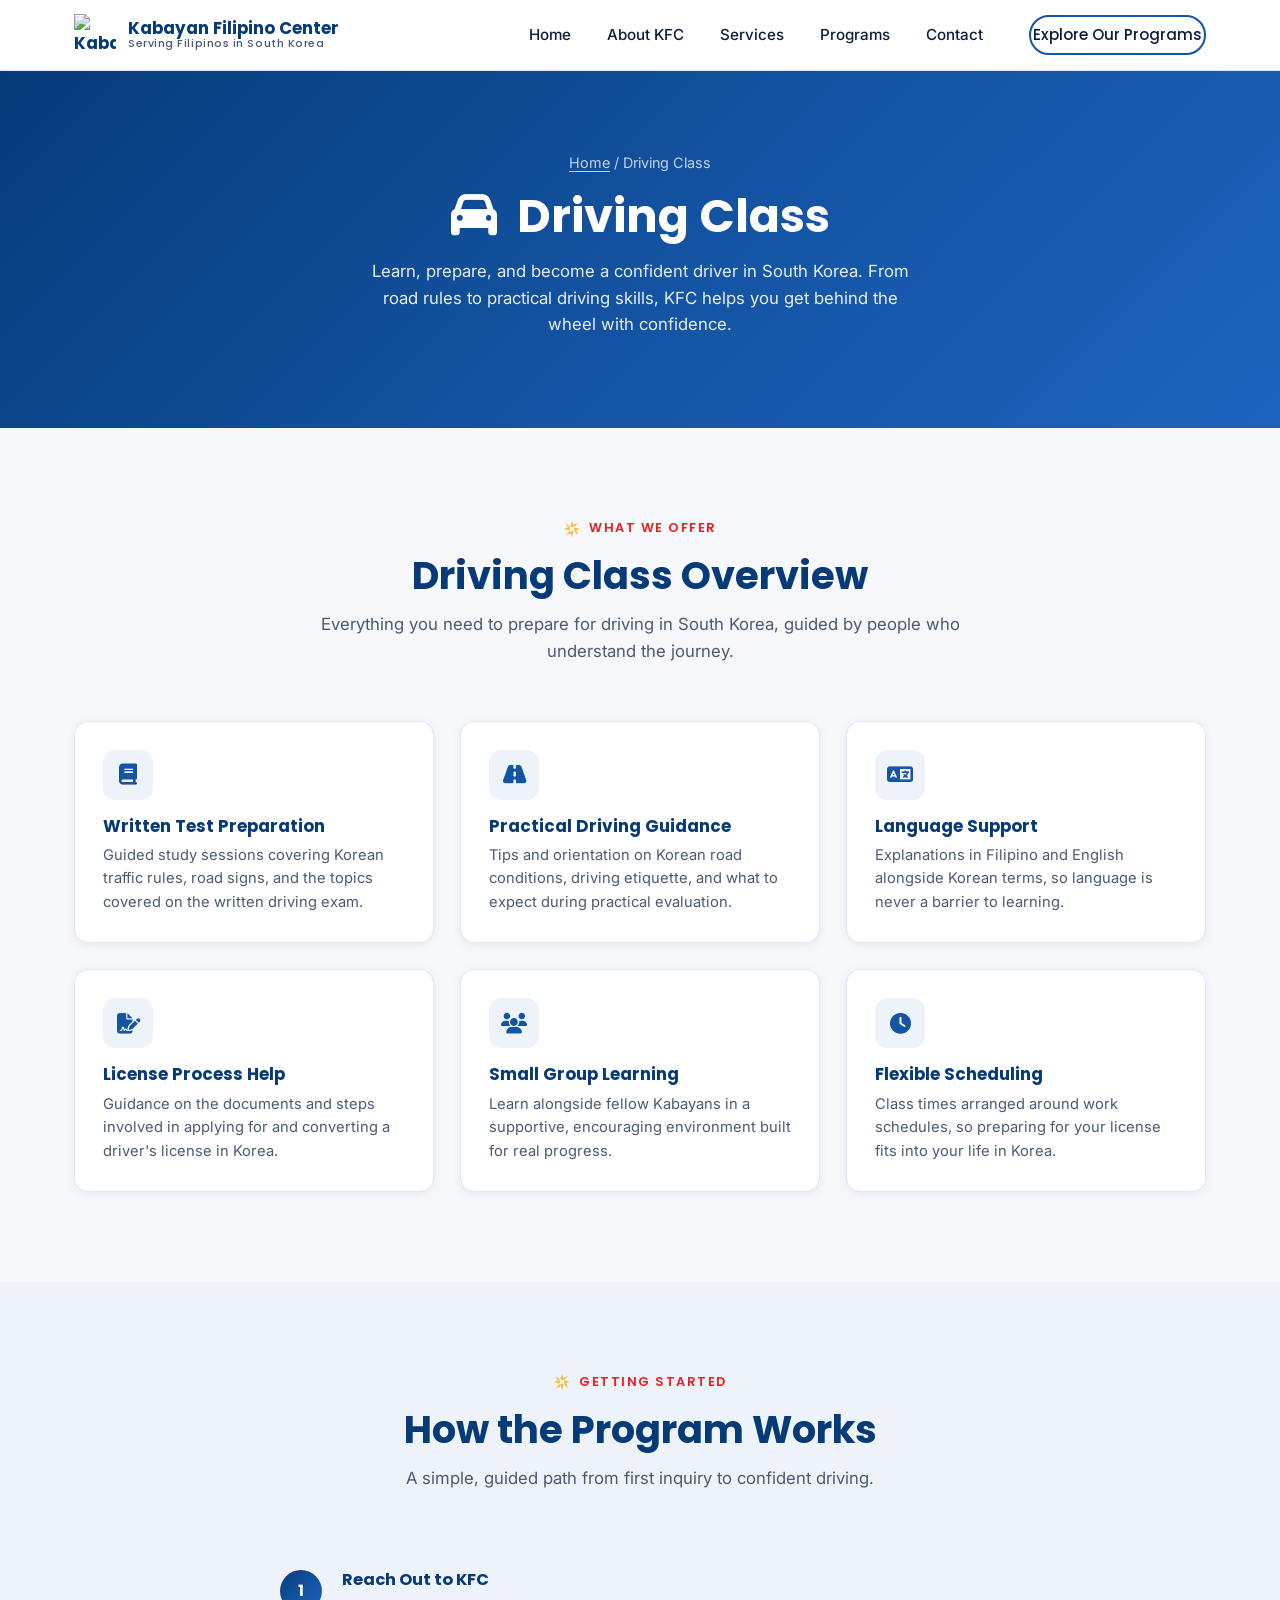
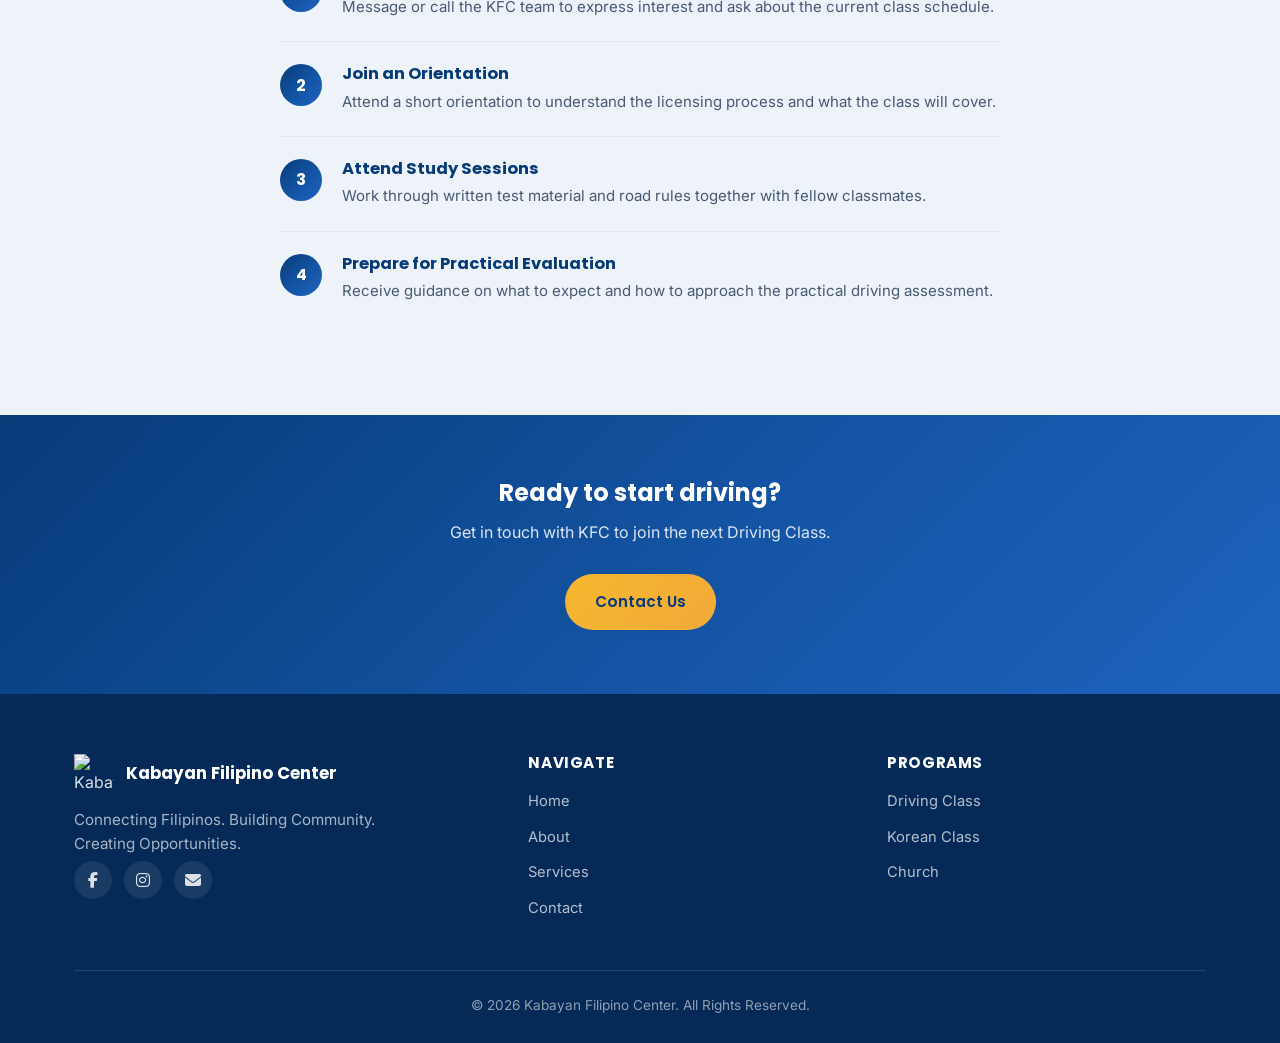
==== driving.html @ 11a4796f "Add files via upload" ====
<!DOCTYPE html>
<html lang="en">
<head>
  <meta charset="UTF-8" />
  <meta name="viewport" content="width=device-width, initial-scale=1.0" />
  <title>Driving Class | Kabayan Filipino Center</title>
  <meta name="description" content="Learn, prepare, and become a confident driver in South Korea with KFC's Driving Class program." />

  <link rel="preconnect" href="https://fonts.googleapis.com">
  <link rel="preconnect" href="https://fonts.gstatic.com" crossorigin>
  <link href="https://fonts.googleapis.com/css2?family=Poppins:wght@500;600;700;800&family=Inter:wght@400;500;600&display=swap" rel="stylesheet">
  <link rel="stylesheet" href="https://cdnjs.cloudflare.com/ajax/libs/font-awesome/6.5.1/css/all.min.css">
  <link rel="stylesheet" href="style.css" />
</head>
<body>

  <header class="navbar">
    <div class="nav-inner">
      <a href="index.html" class="nav-brand">
        <img src="images/kfc-logo.svg" alt="Kabayan Filipino Center logo" />
        <span>Kabayan Filipino Center<span class="sub">Serving Filipinos in South Korea</span></span>
      </a>

      <nav class="nav-links" id="navLinks">
        <a href="index.html">Home</a>
        <a href="index.html#about">About KFC</a>
        <a href="index.html#services">Services</a>
        <a href="index.html#programs">Programs</a>
        <a href="index.html#contact">Contact</a>
        <div class="nav-cta">
          <a href="index.html#programs" class="btn btn-dark-outline">Explore Our Programs</a>
        </div>
      </nav>

      <button class="nav-toggle" id="navToggle" aria-label="Toggle navigation menu" aria-expanded="false">
        <span></span><span></span><span></span>
      </button>
    </div>
  </header>

  <!-- =================== PAGE HERO =================== -->
  <section class="page-hero">
    <div class="container">
      <p class="crumb"><a href="index.html">Home</a> / Driving Class</p>
      <h1><i class="fa-solid fa-car"></i>&nbsp; Driving Class</h1>
      <p>Learn, prepare, and become a confident driver in South Korea. From road rules to practical driving skills, KFC helps you get behind the wheel with confidence.</p>
    </div>
  </section>

  <!-- =================== OVERVIEW =================== -->
  <section class="subpage-section">
    <div class="container">
      <div class="section-head fade-in">
        <span class="eyebrow">What We Offer</span>
        <h2>Driving Class Overview</h2>
        <p>Everything you need to prepare for driving in South Korea, guided by people who understand the journey.</p>
      </div>

      <div class="info-grid">
        <div class="info-card fade-in">
          <div class="info-icon"><i class="fa-solid fa-book"></i></div>
          <h3>Written Test Preparation</h3>
          <p>Guided study sessions covering Korean traffic rules, road signs, and the topics covered on the written driving exam.</p>
        </div>

        <div class="info-card fade-in">
          <div class="info-icon"><i class="fa-solid fa-road"></i></div>
          <h3>Practical Driving Guidance</h3>
          <p>Tips and orientation on Korean road conditions, driving etiquette, and what to expect during practical evaluation.</p>
        </div>

        <div class="info-card fade-in">
          <div class="info-icon"><i class="fa-solid fa-language"></i></div>
          <h3>Language Support</h3>
          <p>Explanations in Filipino and English alongside Korean terms, so language is never a barrier to learning.</p>
        </div>

        <div class="info-card fade-in">
          <div class="info-icon"><i class="fa-solid fa-file-signature"></i></div>
          <h3>License Process Help</h3>
          <p>Guidance on the documents and steps involved in applying for and converting a driver's license in Korea.</p>
        </div>

        <div class="info-card fade-in">
          <div class="info-icon"><i class="fa-solid fa-users"></i></div>
          <h3>Small Group Learning</h3>
          <p>Learn alongside fellow Kabayans in a supportive, encouraging environment built for real progress.</p>
        </div>

        <div class="info-card fade-in">
          <div class="info-icon"><i class="fa-solid fa-clock"></i></div>
          <h3>Flexible Scheduling</h3>
          <p>Class times arranged around work schedules, so preparing for your license fits into your life in Korea.</p>
        </div>
      </div>
    </div>
  </section>

  <!-- =================== HOW IT WORKS =================== -->
  <section class="subpage-section">
    <div class="container">
      <div class="section-head fade-in">
        <span class="eyebrow">Getting Started</span>
        <h2>How the Program Works</h2>
        <p>A simple, guided path from first inquiry to confident driving.</p>
      </div>

      <div class="steps-list">
        <div class="step-item fade-in">
          <div class="step-num">1</div>
          <div>
            <h4>Reach Out to KFC</h4>
            <p>Message or call the KFC team to express interest and ask about the current class schedule.</p>
          </div>
        </div>
        <div class="step-item fade-in">
          <div class="step-num">2</div>
          <div>
            <h4>Join an Orientation</h4>
            <p>Attend a short orientation to understand the licensing process and what the class will cover.</p>
          </div>
        </div>
        <div class="step-item fade-in">
          <div class="step-num">3</div>
          <div>
            <h4>Attend Study Sessions</h4>
            <p>Work through written test material and road rules together with fellow classmates.</p>
          </div>
        </div>
        <div class="step-item fade-in">
          <div class="step-num">4</div>
          <div>
            <h4>Prepare for Practical Evaluation</h4>
            <p>Receive guidance on what to expect and how to approach the practical driving assessment.</p>
          </div>
        </div>
      </div>
    </div>
  </section>

  <!-- =================== CTA =================== -->
  <section class="cta-band">
    <div class="container">
      <h2>Ready to start driving?</h2>
      <p>Get in touch with KFC to join the next Driving Class.</p>
      <a href="index.html#contact" class="btn btn-primary">Contact Us</a>
    </div>
  </section>

  <!-- =================== FOOTER =================== -->
  <footer class="site-footer">
    <div class="container">
      <div class="footer-top">
        <div>
          <div class="footer-brand">
            <img src="images/kfc-logo.svg" alt="Kabayan Filipino Center logo" />
            <span>Kabayan Filipino Center</span>
          </div>
          <p class="footer-tagline">Connecting Filipinos. Building Community. Creating Opportunities.</p>
          <div class="footer-social">
            <a href="#" aria-label="Facebook"><i class="fa-brands fa-facebook-f"></i></a>
            <a href="#" aria-label="Instagram"><i class="fa-brands fa-instagram"></i></a>
            <a href="mailto:kabayanfilipinocenter@gmail.com" aria-label="Email"><i class="fa-solid fa-envelope"></i></a>
          </div>
        </div>

        <div class="footer-col">
          <h4>Navigate</h4>
          <ul>
            <li><a href="index.html">Home</a></li>
            <li><a href="index.html#about">About</a></li>
            <li><a href="index.html#services">Services</a></li>
            <li><a href="index.html#contact">Contact</a></li>
          </ul>
        </div>

        <div class="footer-col">
          <h4>Programs</h4>
          <ul>
            <li><a href="driving.html">Driving Class</a></li>
            <li><a href="korean.html">Korean Class</a></li>
            <li><a href="church.html">Church</a></li>
          </ul>
        </div>
      </div>

      <div class="footer-bottom">
        &copy; 2026 Kabayan Filipino Center. All Rights Reserved.
      </div>
    </div>
  </footer>

  <script src="script.js"></script>
</body>
</html>
---- style.css ----
/* =========================================================
   KABAYAN FILIPINO CENTER — STYLESHEET
   Design tokens live at the top; every color/spacing choice
   below derives from these variables. Edit here to re-theme.
   ========================================================= */

:root {
  /* Brand colors (from KFC identity) */
  --kfc-blue: #1454A4;
  --kfc-dark-blue: #073B78;
  --kfc-red: #ED1C24;
  --kfc-white: #FFFFFF;
  --kfc-gold: #F5B82E;

  /* Supporting neutrals */
  --ink: #0B1F3A;
  --ink-soft: #4A5A72;
  --paper: #F6F8FC;
  --paper-alt: #EEF3FA;
  --border: #DEE6F2;

  /* Gradients */
  --gradient-hero: linear-gradient(135deg, #073B78 0%, #1454A4 55%, #1D63BE 100%);
  --gradient-gold: linear-gradient(135deg, #F5B82E 0%, #F2A93A 100%);

  /* Type */
  --font-display: "Poppins", "Segoe UI", sans-serif;
  --font-body: "Inter", "Segoe UI", sans-serif;

  /* Shape & motion */
  --radius-lg: 20px;
  --radius-md: 14px;
  --radius-sm: 8px;
  --shadow-sm: 0 2px 10px rgba(7, 59, 120, 0.08);
  --shadow-md: 0 10px 30px rgba(7, 59, 120, 0.12);
  --shadow-lg: 0 20px 50px rgba(7, 59, 120, 0.18);
  --ease: cubic-bezier(0.22, 1, 0.36, 1);

  --container: 1180px;
}

@media (prefers-reduced-motion: reduce) {
  *, *::before, *::after {
    animation-duration: 0.001ms !important;
    animation-iteration-count: 1 !important;
    transition-duration: 0.001ms !important;
    scroll-behavior: auto !important;
  }
}

/* ---------- Reset ---------- */
* { box-sizing: border-box; margin: 0; padding: 0; }

html { scroll-behavior: smooth; }

body {
  font-family: var(--font-body);
  color: var(--ink);
  background: var(--paper);
  line-height: 1.6;
  -webkit-font-smoothing: antialiased;
  overflow-x: hidden;
}

img { max-width: 100%; display: block; }

a { color: inherit; text-decoration: none; }

ul { list-style: none; }

h1, h2, h3, h4 {
  font-family: var(--font-display);
  color: var(--kfc-dark-blue);
  line-height: 1.2;
  font-weight: 700;
}

.container {
  width: 100%;
  max-width: var(--container);
  margin: 0 auto;
  padding: 0 24px;
}

section { padding: 96px 0; }

/* ---------- Section labels (sun-ray motif) ---------- */
.eyebrow {
  display: inline-flex;
  align-items: center;
  gap: 8px;
  font-family: var(--font-display);
  font-size: 0.8rem;
  font-weight: 600;
  letter-spacing: 0.12em;
  text-transform: uppercase;
  color: var(--kfc-red);
  margin-bottom: 14px;
}
.eyebrow::before {
  content: "";
  width: 18px;
  height: 18px;
  background: var(--sun-mark, none);
  background-image: url("data:image/svg+xml,%3Csvg xmlns='http://www.w3.org/2000/svg' viewBox='0 0 24 24'%3E%3Cg fill='%23F5B82E'%3E%3Cpolygon points='12,1 14,9 10,9'/%3E%3Cpolygon points='12,23 14,15 10,15'/%3E%3Cpolygon points='1,12 9,10 9,14'/%3E%3Cpolygon points='23,12 15,10 15,14'/%3E%3Cpolygon points='4,4 10,10 6,10'/%3E%3Cpolygon points='20,20 14,14 18,14'/%3E%3Cpolygon points='4,20 10,14 10,18'/%3E%3Cpolygon points='20,4 14,10 14,6'/%3E%3C/g%3E%3C/svg%3E");
  background-size: contain;
  background-repeat: no-repeat;
}

.section-head {
  text-align: center;
  max-width: 640px;
  margin: 0 auto 56px;
}
.section-head h2 { font-size: clamp(1.8rem, 3vw, 2.4rem); margin-bottom: 12px; }
.section-head p { color: var(--ink-soft); font-size: 1.05rem; }

/* ---------- Buttons ---------- */
.btn {
  display: inline-flex;
  align-items: center;
  justify-content: center;
  gap: 8px;
  padding: 14px 28px;
  border-radius: 999px;
  font-family: var(--font-display);
  font-weight: 600;
  font-size: 0.95rem;
  border: 2px solid transparent;
  cursor: pointer;
  transition: transform 0.25s var(--ease), box-shadow 0.25s var(--ease), background 0.25s var(--ease), color 0.25s var(--ease);
}
.btn:focus-visible { outline: 3px solid var(--kfc-gold); outline-offset: 3px; }
.btn:active { transform: translateY(1px); }

.btn-primary {
  background: var(--gradient-gold);
  color: var(--kfc-dark-blue);
  box-shadow: var(--shadow-sm);
}
.btn-primary:hover { transform: translateY(-3px); box-shadow: var(--shadow-md); }

.btn-outline {
  background: transparent;
  border-color: rgba(255,255,255,0.7);
  color: var(--kfc-white);
}
.btn-outline:hover { background: rgba(255,255,255,0.12); transform: translateY(-3px); }

.btn-dark-outline {
  background: transparent;
  border-color: var(--kfc-blue);
  color: var(--kfc-blue);
}
.btn-dark-outline:hover { background: var(--kfc-blue); color: var(--kfc-white); transform: translateY(-3px); }

/* ---------- Navigation ---------- */
.navbar {
  position: sticky;
  top: 0;
  z-index: 999;
  background: rgba(255, 255, 255, 0.92);
  backdrop-filter: blur(10px);
  border-bottom: 1px solid var(--border);
  transition: box-shadow 0.3s var(--ease);
}
.navbar.scrolled { box-shadow: var(--shadow-sm); }

.nav-inner {
  display: flex;
  align-items: center;
  justify-content: space-between;
  padding: 14px 24px;
  max-width: var(--container);
  margin: 0 auto;
}

.nav-brand {
  display: flex;
  align-items: center;
  gap: 12px;
  font-family: var(--font-display);
  font-weight: 700;
  font-size: 1.05rem;
  color: var(--kfc-dark-blue);
}
.nav-brand img { width: 42px; height: 42px; }
.nav-brand span { line-height: 1.15; }
.nav-brand .sub { display: block; font-size: 0.68rem; font-weight: 500; color: var(--ink-soft); letter-spacing: 0.05em; }

.nav-links {
  display: flex;
  align-items: center;
  gap: 32px;
}
.nav-links a {
  font-weight: 500;
  font-size: 0.95rem;
  color: var(--ink);
  position: relative;
  padding: 6px 2px;
}
.nav-links a::after {
  content: "";
  position: absolute;
  left: 0; right: 0; bottom: -2px;
  height: 2px;
  background: var(--kfc-red);
  transform: scaleX(0);
  transform-origin: left;
  transition: transform 0.25s var(--ease);
}
.nav-links a:hover::after,
.nav-links a.active::after { transform: scaleX(1); }
.nav-links a.active { color: var(--kfc-red); }

.nav-cta { margin-left: 12px; }

.nav-toggle {
  display: none;
  flex-direction: column;
  gap: 5px;
  background: none;
  border: none;
  cursor: pointer;
  padding: 8px;
}
.nav-toggle span {
  width: 26px;
  height: 3px;
  background: var(--kfc-dark-blue);
  border-radius: 3px;
  transition: transform 0.3s var(--ease), opacity 0.3s var(--ease);
}
.nav-toggle.open span:nth-child(1) { transform: translateY(8px) rotate(45deg); }
.nav-toggle.open span:nth-child(2) { opacity: 0; }
.nav-toggle.open span:nth-child(3) { transform: translateY(-8px) rotate(-45deg); }

/* ---------- Hero ---------- */
.hero {
  position: relative;
  background: var(--gradient-hero);
  color: var(--kfc-white);
  padding: 110px 0 130px;
  overflow: hidden;
  text-align: center;
}
.hero::before {
  /* sun-ray motif, faint, behind content */
  content: "";
  position: absolute;
  top: 50%;
  left: 50%;
  width: 900px;
  height: 900px;
  transform: translate(-50%, -50%);
  background-image: url("data:image/svg+xml,%3Csvg xmlns='http://www.w3.org/2000/svg' viewBox='0 0 24 24'%3E%3Cg fill='%23FFFFFF' fill-opacity='0.06'%3E%3Cpolygon points='12,1 14,9 10,9'/%3E%3Cpolygon points='12,23 14,15 10,15'/%3E%3Cpolygon points='1,12 9,10 9,14'/%3E%3Cpolygon points='23,12 15,10 15,14'/%3E%3Cpolygon points='4,4 10,10 6,10'/%3E%3Cpolygon points='20,20 14,14 18,14'/%3E%3Cpolygon points='4,20 10,14 10,18'/%3E%3Cpolygon points='20,4 14,10 14,6'/%3E%3C/g%3E%3C/svg%3E");
  background-size: contain;
  background-repeat: no-repeat;
  pointer-events: none;
  animation: spin-slow 90s linear infinite;
}
@keyframes spin-slow { to { transform: translate(-50%, -50%) rotate(360deg); } }

.hero-inner { position: relative; z-index: 1; max-width: 760px; margin: 0 auto; }

.hero-logo {
  width: 96px;
  height: 96px;
  margin: 0 auto 24px;
  filter: drop-shadow(0 8px 20px rgba(0,0,0,0.25));
}

.hero h1 {
  color: var(--kfc-white);
  font-size: clamp(2.2rem, 5vw, 3.4rem);
  margin-bottom: 10px;
  letter-spacing: -0.01em;
}
.hero .tagline {
  font-family: var(--font-display);
  font-size: clamp(1.1rem, 2vw, 1.4rem);
  color: var(--kfc-gold);
  font-weight: 600;
  margin-bottom: 18px;
}
.hero .supporting {
  font-size: 1.1rem;
  color: rgba(255,255,255,0.9);
  max-width: 560px;
  margin: 0 auto 36px;
}
.hero-buttons {
  display: flex;
  gap: 16px;
  justify-content: center;
  flex-wrap: wrap;
}

/* subtle wave divider under hero */
.hero-wave {
  position: absolute;
  bottom: -1px; left: 0; right: 0;
  line-height: 0;
}
.hero-wave svg { width: 100%; height: 70px; display: block; }

/* ---------- Services ---------- */
.services { background: var(--paper); }
.service-grid {
  display: grid;
  grid-template-columns: repeat(3, 1fr);
  gap: 28px;
}
.service-card {
  background: var(--kfc-white);
  border: 1px solid var(--border);
  border-radius: var(--radius-lg);
  padding: 32px 26px;
  box-shadow: var(--shadow-sm);
  transition: transform 0.3s var(--ease), box-shadow 0.3s var(--ease), border-color 0.3s var(--ease);
  opacity: 0;
  transform: translateY(24px);
}
.service-card.in-view { opacity: 1; transform: translateY(0); }
.service-card:hover {
  transform: translateY(-8px);
  box-shadow: var(--shadow-md);
  border-color: var(--kfc-gold);
}
.service-icon {
  width: 56px;
  height: 56px;
  border-radius: 16px;
  display: flex;
  align-items: center;
  justify-content: center;
  background: var(--gradient-hero);
  color: var(--kfc-white);
  font-size: 1.4rem;
  margin-bottom: 18px;
}
.service-card h3 { font-size: 1.15rem; margin-bottom: 10px; }
.service-card p { color: var(--ink-soft); font-size: 0.96rem; }

/* ---------- Programs (main portals) ---------- */
.programs {
  background: var(--paper-alt);
  position: relative;
}
.program-grid {
  display: grid;
  grid-template-columns: repeat(3, 1fr);
  gap: 30px;
}
.program-card {
  position: relative;
  display: flex;
  flex-direction: column;
  border-radius: var(--radius-lg);
  padding: 40px 30px;
  color: var(--kfc-white);
  overflow: hidden;
  box-shadow: var(--shadow-md);
  transition: transform 0.35s var(--ease), box-shadow 0.35s var(--ease);
  min-height: 340px;
  opacity: 0;
  transform: translateY(24px);
}
.program-card.in-view { opacity: 1; transform: translateY(0); }
.program-card:hover { transform: translateY(-10px) scale(1.015); box-shadow: var(--shadow-lg); }

.program-card.driving { background: linear-gradient(150deg, #0B3B7A 0%, #1454A4 60%, #1F6FD1 100%); }
.program-card.korean  { background: linear-gradient(150deg, #7A0F16 0%, #ED1C24 60%, #F0424A 100%); }
.program-card.church  { background: linear-gradient(150deg, #8A5E00 0%, #D89A1D 55%, #F5B82E 100%); }

.program-card::after {
  content: "";
  position: absolute;
  right: -40px; top: -40px;
  width: 180px; height: 180px;
  border-radius: 50%;
  background: rgba(255,255,255,0.08);
}

.program-icon {
  width: 68px;
  height: 68px;
  border-radius: 18px;
  background: rgba(255,255,255,0.15);
  display: flex;
  align-items: center;
  justify-content: center;
  font-size: 2rem;
  margin-bottom: 24px;
}
.program-card h3 { color: var(--kfc-white); font-size: 1.5rem; margin-bottom: 12px; }
.program-card p { color: rgba(255,255,255,0.9); margin-bottom: 28px; flex-grow: 1; }

.program-btn {
  align-self: flex-start;
  display: inline-flex;
  align-items: center;
  gap: 8px;
  padding: 12px 22px;
  border-radius: 999px;
  background: var(--kfc-white);
  color: var(--kfc-dark-blue);
  font-family: var(--font-display);
  font-weight: 600;
  font-size: 0.92rem;
  transition: transform 0.25s var(--ease), gap 0.25s var(--ease);
  position: relative;
  z-index: 1;
}
.program-card:hover .program-btn { gap: 12px; }

.program-card-link { position: absolute; inset: 0; z-index: 2; }
.program-card-link:focus-visible { outline: 3px solid var(--kfc-white); outline-offset: -4px; border-radius: var(--radius-lg); }

/* ---------- About ---------- */
.about { background: var(--kfc-white); }
.about-grid {
  display: grid;
  grid-template-columns: 1.1fr 1fr;
  gap: 60px;
  align-items: center;
}
.about-text h2 { font-size: clamp(1.8rem, 3vw, 2.3rem); margin-bottom: 18px; }
.about-text p { color: var(--ink-soft); font-size: 1.05rem; margin-bottom: 28px; }

.stat-grid {
  display: grid;
  grid-template-columns: repeat(2, 1fr);
  gap: 18px;
}
.stat-card {
  background: var(--paper);
  border: 1px solid var(--border);
  border-radius: var(--radius-md);
  padding: 22px;
  text-align: center;
  transition: transform 0.25s var(--ease), box-shadow 0.25s var(--ease);
}
.stat-card:hover { transform: translateY(-4px); box-shadow: var(--shadow-sm); }
.stat-card .stat-icon { font-size: 1.6rem; color: var(--kfc-red); margin-bottom: 10px; }
.stat-card h4 { font-size: 0.95rem; color: var(--kfc-dark-blue); }

.about-visual {
  border-radius: var(--radius-lg);
  background: var(--gradient-hero);
  min-height: 380px;
  display: flex;
  align-items: center;
  justify-content: center;
  position: relative;
  overflow: hidden;
}
.about-visual img { width: 150px; height: 150px; filter: drop-shadow(0 10px 24px rgba(0,0,0,0.3)); }
.about-visual::before {
  content: "";
  position: absolute;
  inset: 0;
  background-image: url("data:image/svg+xml,%3Csvg xmlns='http://www.w3.org/2000/svg' viewBox='0 0 24 24'%3E%3Cg fill='%23FFFFFF' fill-opacity='0.07'%3E%3Cpolygon points='12,1 14,9 10,9'/%3E%3Cpolygon points='12,23 14,15 10,15'/%3E%3Cpolygon points='1,12 9,10 9,14'/%3E%3Cpolygon points='23,12 15,10 15,14'/%3E%3C/g%3E%3C/svg%3E");
  background-size: 260px;
  background-repeat: no-repeat;
  background-position: center;
}

/* ---------- Why Choose KFC ---------- */
.why { background: var(--paper); }
.why-grid {
  display: grid;
  grid-template-columns: repeat(4, 1fr);
  gap: 24px;
}
.why-card {
  text-align: center;
  padding: 30px 20px;
  border-radius: var(--radius-md);
  background: var(--kfc-white);
  border: 1px solid var(--border);
  transition: transform 0.3s var(--ease), box-shadow 0.3s var(--ease);
}
.why-card:hover { transform: translateY(-6px); box-shadow: var(--shadow-sm); }
.why-icon {
  width: 60px; height: 60px;
  border-radius: 50%;
  margin: 0 auto 16px;
  display: flex; align-items: center; justify-content: center;
  background: var(--paper-alt);
  color: var(--kfc-blue);
  font-size: 1.5rem;
}
.why-card h4 { font-size: 1.05rem; margin-bottom: 8px; }
.why-card p { color: var(--ink-soft); font-size: 0.92rem; }

/* ---------- Contact ---------- */
.contact { background: var(--kfc-dark-blue); color: var(--kfc-white); }
.contact .section-head h2 { color: var(--kfc-white); }
.contact .section-head p { color: rgba(255,255,255,0.75); }
.contact .eyebrow { color: var(--kfc-gold); }

.contact-grid {
  display: grid;
  grid-template-columns: repeat(2, 1fr);
  gap: 24px;
}
.contact-card {
  background: rgba(255,255,255,0.06);
  border: 1px solid rgba(255,255,255,0.12);
  border-radius: var(--radius-md);
  padding: 24px;
  display: flex;
  gap: 16px;
  align-items: flex-start;
  transition: transform 0.25s var(--ease), background 0.25s var(--ease);
}
.contact-card:hover { transform: translateY(-4px); background: rgba(255,255,255,0.1); }
.contact-card .c-icon {
  width: 44px; height: 44px;
  border-radius: 12px;
  background: var(--gradient-gold);
  color: var(--kfc-dark-blue);
  display: flex; align-items: center; justify-content: center;
  flex-shrink: 0;
  font-size: 1.1rem;
}
.contact-card h4 { color: var(--kfc-white); font-size: 0.95rem; margin-bottom: 6px; }
.contact-card p, .contact-card a { color: rgba(255,255,255,0.85); font-size: 0.95rem; }
.contact-card a:hover { color: var(--kfc-gold); }
.contact-card .person { margin-bottom: 4px; }
.contact-card .person:last-child { margin-bottom: 0; }

/* ---------- Footer ---------- */
.site-footer {
  background: #052A57;
  color: rgba(255,255,255,0.85);
  padding: 60px 0 26px;
}
.footer-top {
  display: grid;
  grid-template-columns: 1.3fr 1fr 1fr;
  gap: 40px;
  padding-bottom: 40px;
  border-bottom: 1px solid rgba(255,255,255,0.12);
}
.footer-brand { display: flex; align-items: center; gap: 12px; margin-bottom: 14px; }
.footer-brand img { width: 40px; height: 40px; }
.footer-brand span { font-family: var(--font-display); font-weight: 700; color: var(--kfc-white); font-size: 1.05rem; }
.footer-tagline { font-size: 0.95rem; color: rgba(255,255,255,0.65); max-width: 320px; }

.footer-col h4 { color: var(--kfc-white); font-size: 0.95rem; margin-bottom: 16px; letter-spacing: 0.04em; text-transform: uppercase; }
.footer-col ul li { margin-bottom: 10px; }
.footer-col a { font-size: 0.92rem; color: rgba(255,255,255,0.7); transition: color 0.2s var(--ease); }
.footer-col a:hover { color: var(--kfc-gold); }

.footer-social { display: flex; gap: 12px; margin-top: 4px; }
.footer-social a {
  width: 38px; height: 38px;
  border-radius: 50%;
  background: rgba(255,255,255,0.08);
  display: flex; align-items: center; justify-content: center;
  transition: background 0.2s var(--ease), transform 0.2s var(--ease);
}
.footer-social a:hover { background: var(--kfc-gold); color: var(--kfc-dark-blue); transform: translateY(-3px); }

.footer-bottom {
  padding-top: 24px;
  text-align: center;
  font-size: 0.85rem;
  color: rgba(255,255,255,0.55);
}

/* ---------- Fade-in on scroll (generic) ---------- */
.fade-in {
  opacity: 0;
  transform: translateY(24px);
  transition: opacity 0.7s var(--ease), transform 0.7s var(--ease);
}
.fade-in.in-view { opacity: 1; transform: translateY(0); }

/* ---------- Sub-page hero (driving / korean / church) ---------- */
.page-hero {
  background: var(--gradient-hero);
  color: var(--kfc-white);
  padding: 80px 0 90px;
  text-align: center;
  position: relative;
  overflow: hidden;
}
.page-hero.theme-korean { background: linear-gradient(135deg, #7A0F16 0%, #ED1C24 55%, #F0424A 100%); }
.page-hero.theme-church { background: linear-gradient(135deg, #8A5E00 0%, #D89A1D 55%, #F5B82E 100%); }
.page-hero .crumb { font-size: 0.9rem; color: rgba(255,255,255,0.75); margin-bottom: 14px; }
.page-hero .crumb a { text-decoration: underline; text-underline-offset: 3px; }
.page-hero h1 { color: var(--kfc-white); font-size: clamp(2rem, 4.5vw, 2.9rem); margin-bottom: 14px; }
.page-hero p { max-width: 560px; margin: 0 auto; color: rgba(255,255,255,0.9); font-size: 1.05rem; }

.subpage-section { padding: 90px 0; }
.subpage-section:nth-child(even) { background: var(--paper-alt); }

.info-grid {
  display: grid;
  grid-template-columns: repeat(3, 1fr);
  gap: 26px;
}
.info-card {
  background: var(--kfc-white);
  border: 1px solid var(--border);
  border-radius: var(--radius-md);
  padding: 28px;
  box-shadow: var(--shadow-sm);
  transition: transform 0.3s var(--ease), box-shadow 0.3s var(--ease);
}
.info-card:hover { transform: translateY(-6px); box-shadow: var(--shadow-md); }
.info-card .info-icon {
  width: 50px; height: 50px;
  border-radius: 12px;
  display: flex; align-items: center; justify-content: center;
  background: var(--paper-alt);
  color: var(--kfc-blue);
  font-size: 1.3rem;
  margin-bottom: 16px;
}
.info-card h3 { font-size: 1.05rem; margin-bottom: 8px; }
.info-card p { color: var(--ink-soft); font-size: 0.92rem; }

.steps-list { max-width: 720px; margin: 0 auto; }
.step-item {
  display: flex;
  gap: 20px;
  padding: 22px 0;
  border-bottom: 1px solid var(--border);
}
.step-item:last-child { border-bottom: none; }
.step-num {
  flex-shrink: 0;
  width: 42px; height: 42px;
  border-radius: 50%;
  background: var(--gradient-hero);
  color: var(--kfc-white);
  font-family: var(--font-display);
  font-weight: 700;
  display: flex; align-items: center; justify-content: center;
}
.step-item h4 { margin-bottom: 6px; font-size: 1.02rem; }
.step-item p { color: var(--ink-soft); font-size: 0.94rem; }

.cta-band {
  background: var(--gradient-hero);
  color: var(--kfc-white);
  text-align: center;
  padding: 64px 0;
}
.cta-band h2 { color: var(--kfc-white); margin-bottom: 12px; }
.cta-band p { color: rgba(255,255,255,0.85); margin-bottom: 28px; }

.schedule-table {
  width: 100%;
  border-collapse: collapse;
  background: var(--kfc-white);
  border-radius: var(--radius-md);
  overflow: hidden;
  box-shadow: var(--shadow-sm);
}
.schedule-table th, .schedule-table td {
  padding: 16px 20px;
  text-align: left;
  border-bottom: 1px solid var(--border);
  font-size: 0.95rem;
}
.schedule-table th {
  background: var(--paper-alt);
  font-family: var(--font-display);
  color: var(--kfc-dark-blue);
  font-size: 0.85rem;
  text-transform: uppercase;
  letter-spacing: 0.04em;
}
.schedule-table tr:last-child td { border-bottom: none; }

.back-home {
  display: inline-flex;
  align-items: center;
  gap: 8px;
  margin-top: 10px;
  font-weight: 600;
  color: var(--kfc-blue);
}
.back-home:hover { text-decoration: underline; }

/* =========================================================
   RESPONSIVE
   ========================================================= */
@media (max-width: 1024px) {
  .service-grid { grid-template-columns: repeat(2, 1fr); }
  .program-grid { grid-template-columns: repeat(2, 1fr); }
  .why-grid { grid-template-columns: repeat(2, 1fr); }
  .about-grid { grid-template-columns: 1fr; }
  .about-visual { min-height: 280px; order: -1; }
  .info-grid { grid-template-columns: repeat(2, 1fr); }
  .footer-top { grid-template-columns: 1fr 1fr; }
}

@media (max-width: 860px) {
  .nav-links {
    position: fixed;
    top: 72px;
    left: 0; right: 0;
    background: var(--kfc-white);
    flex-direction: column;
    align-items: flex-start;
    gap: 0;
    padding: 10px 24px 20px;
    box-shadow: var(--shadow-md);
    transform: translateY(-130%);
    opacity: 0;
    transition: transform 0.3s var(--ease), opacity 0.3s var(--ease);
    pointer-events: none;
  }
  .nav-links.open { transform: translateY(0); opacity: 1; pointer-events: auto; }
  .nav-links a { width: 100%; padding: 14px 0; border-bottom: 1px solid var(--border); }
  .nav-links a::after { display: none; }
  .nav-cta { margin: 14px 0 4px; width: 100%; }
  .nav-cta .btn { width: 100%; }
  .nav-toggle { display: flex; }
  .contact-grid { grid-template-columns: 1fr; }
}

@media (max-width: 640px) {
  section { padding: 64px 0; }
  .service-grid { grid-template-columns: 1fr; }
  .program-grid { grid-template-columns: 1fr; }
  .why-grid { grid-template-columns: 1fr; }
  .stat-grid { grid-template-columns: 1fr 1fr; }
  .info-grid { grid-template-columns: 1fr; }
  .footer-top { grid-template-columns: 1fr; gap: 30px; }
  .hero { padding: 90px 0 100px; }
  .hero-buttons { flex-direction: column; align-items: stretch; }
  .hero-buttons .btn { width: 100%; }
  .page-hero { padding: 64px 0 70px; }
  .schedule-table { display: block; overflow-x: auto; }
}
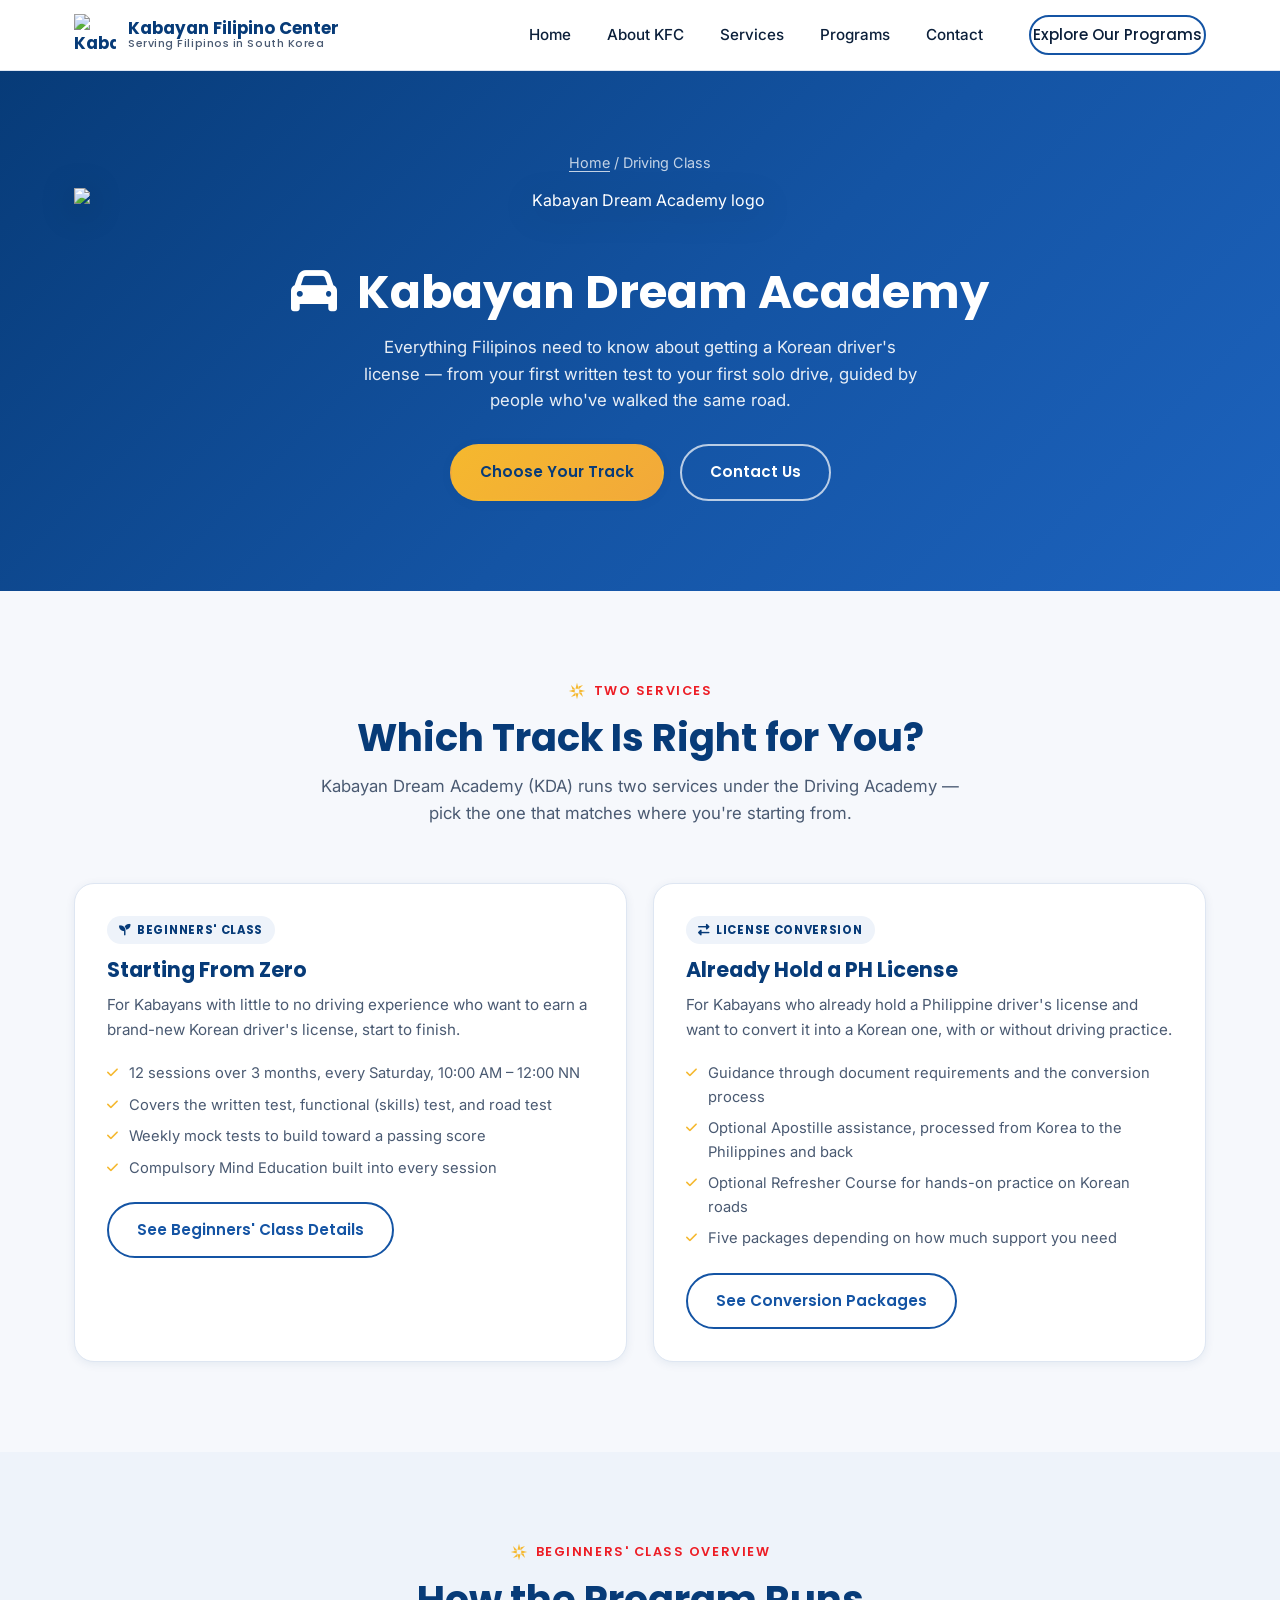
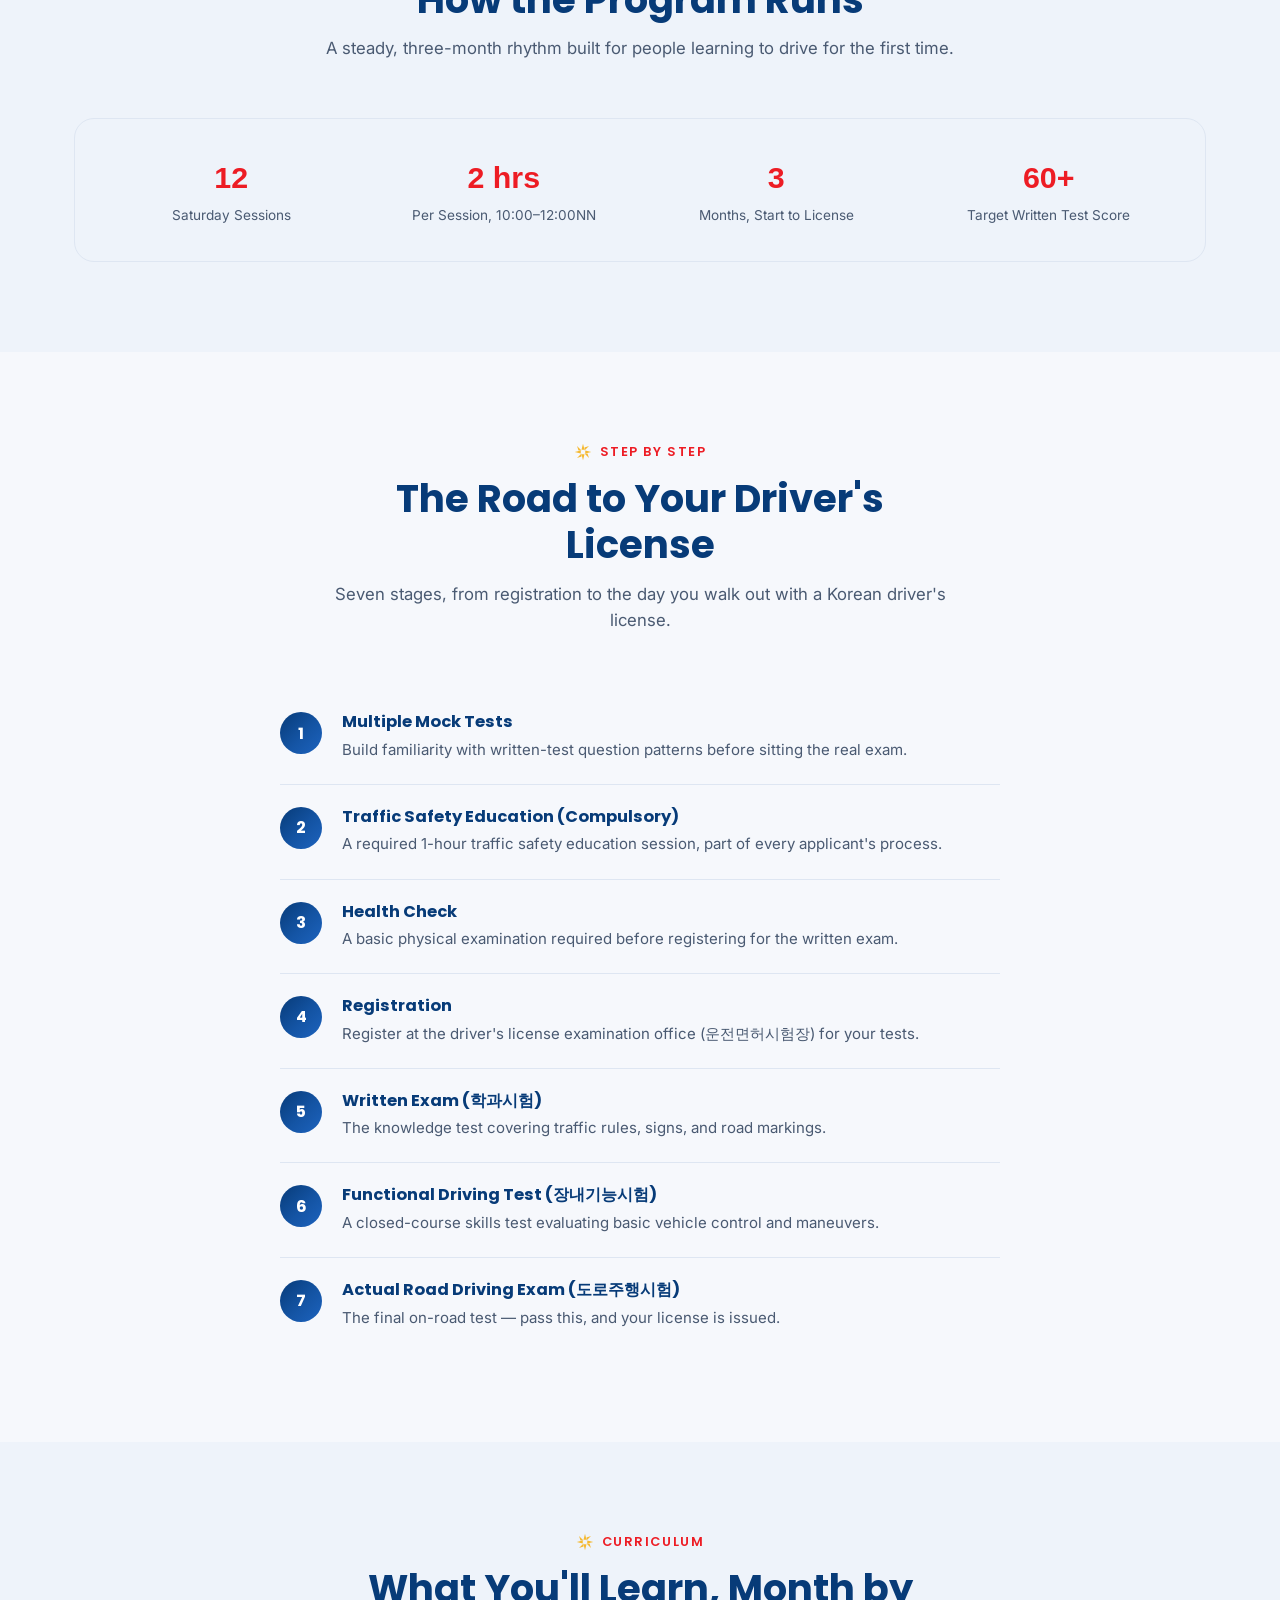
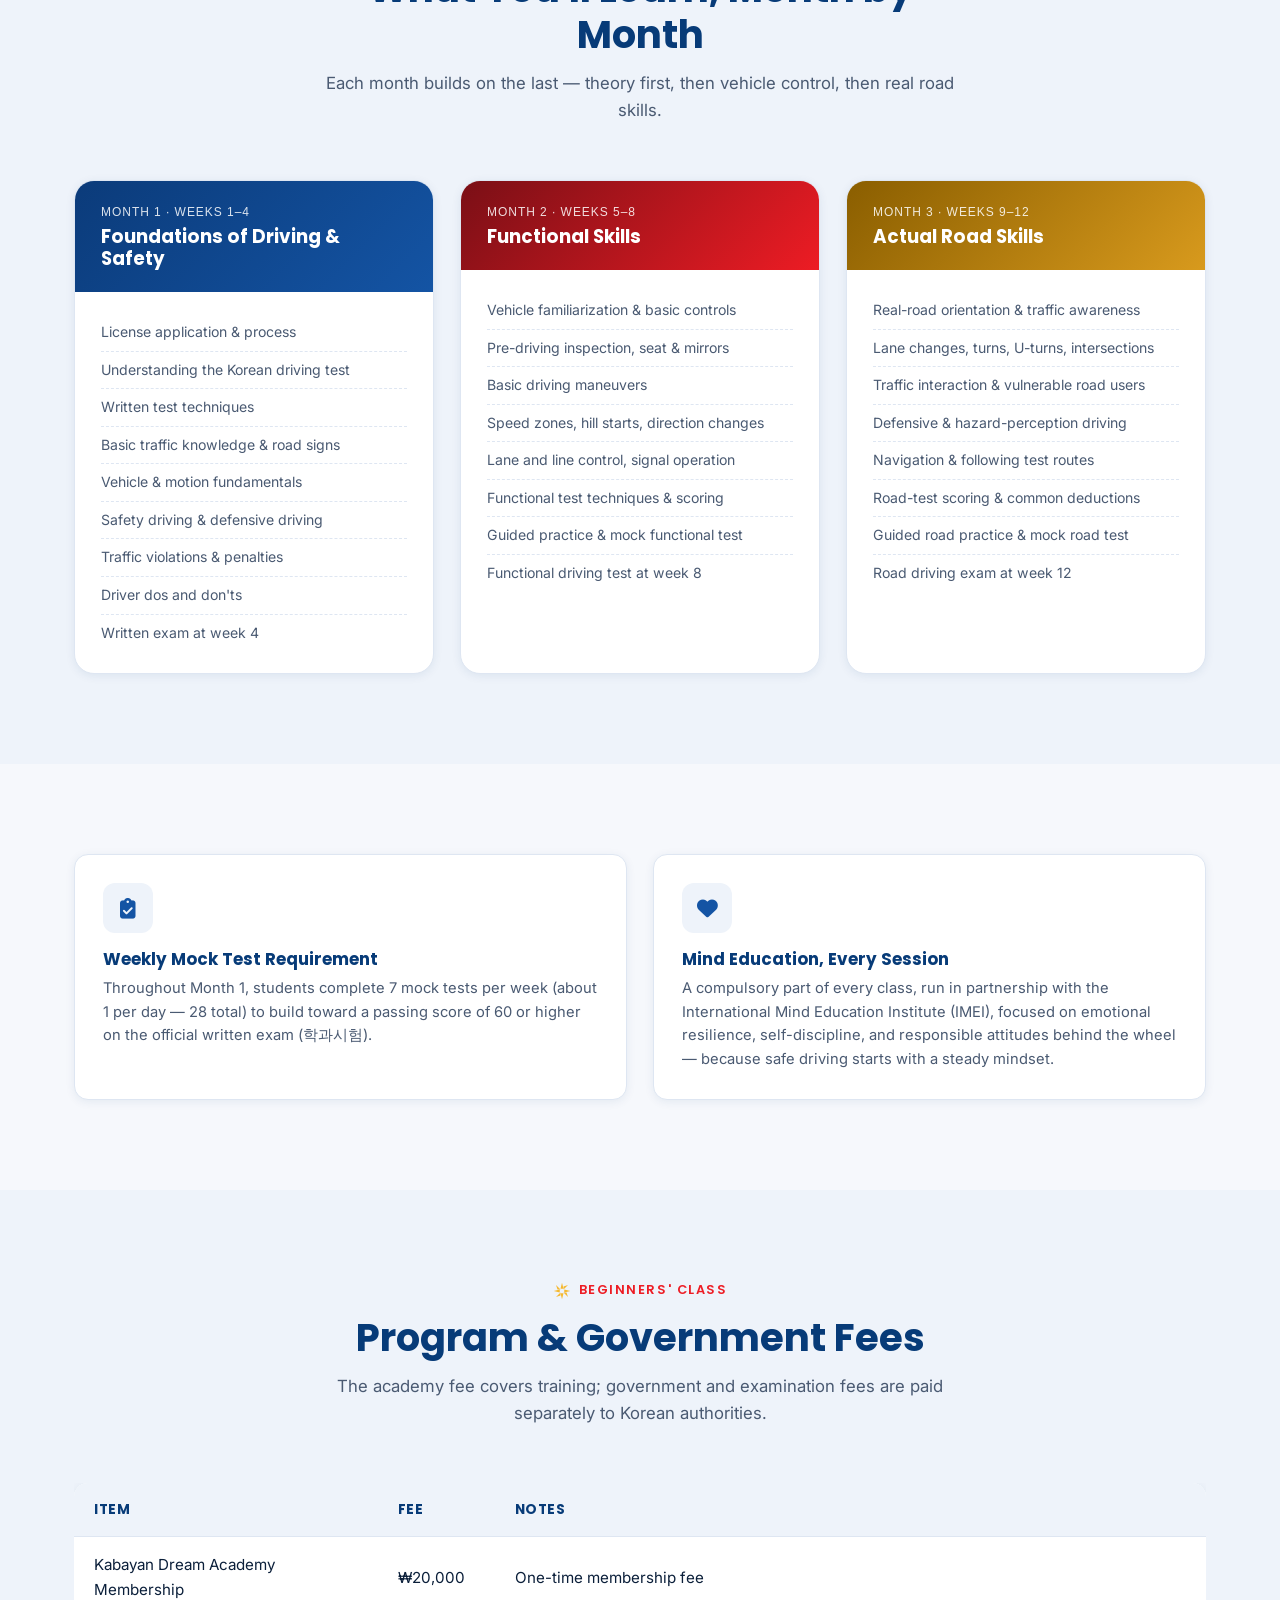
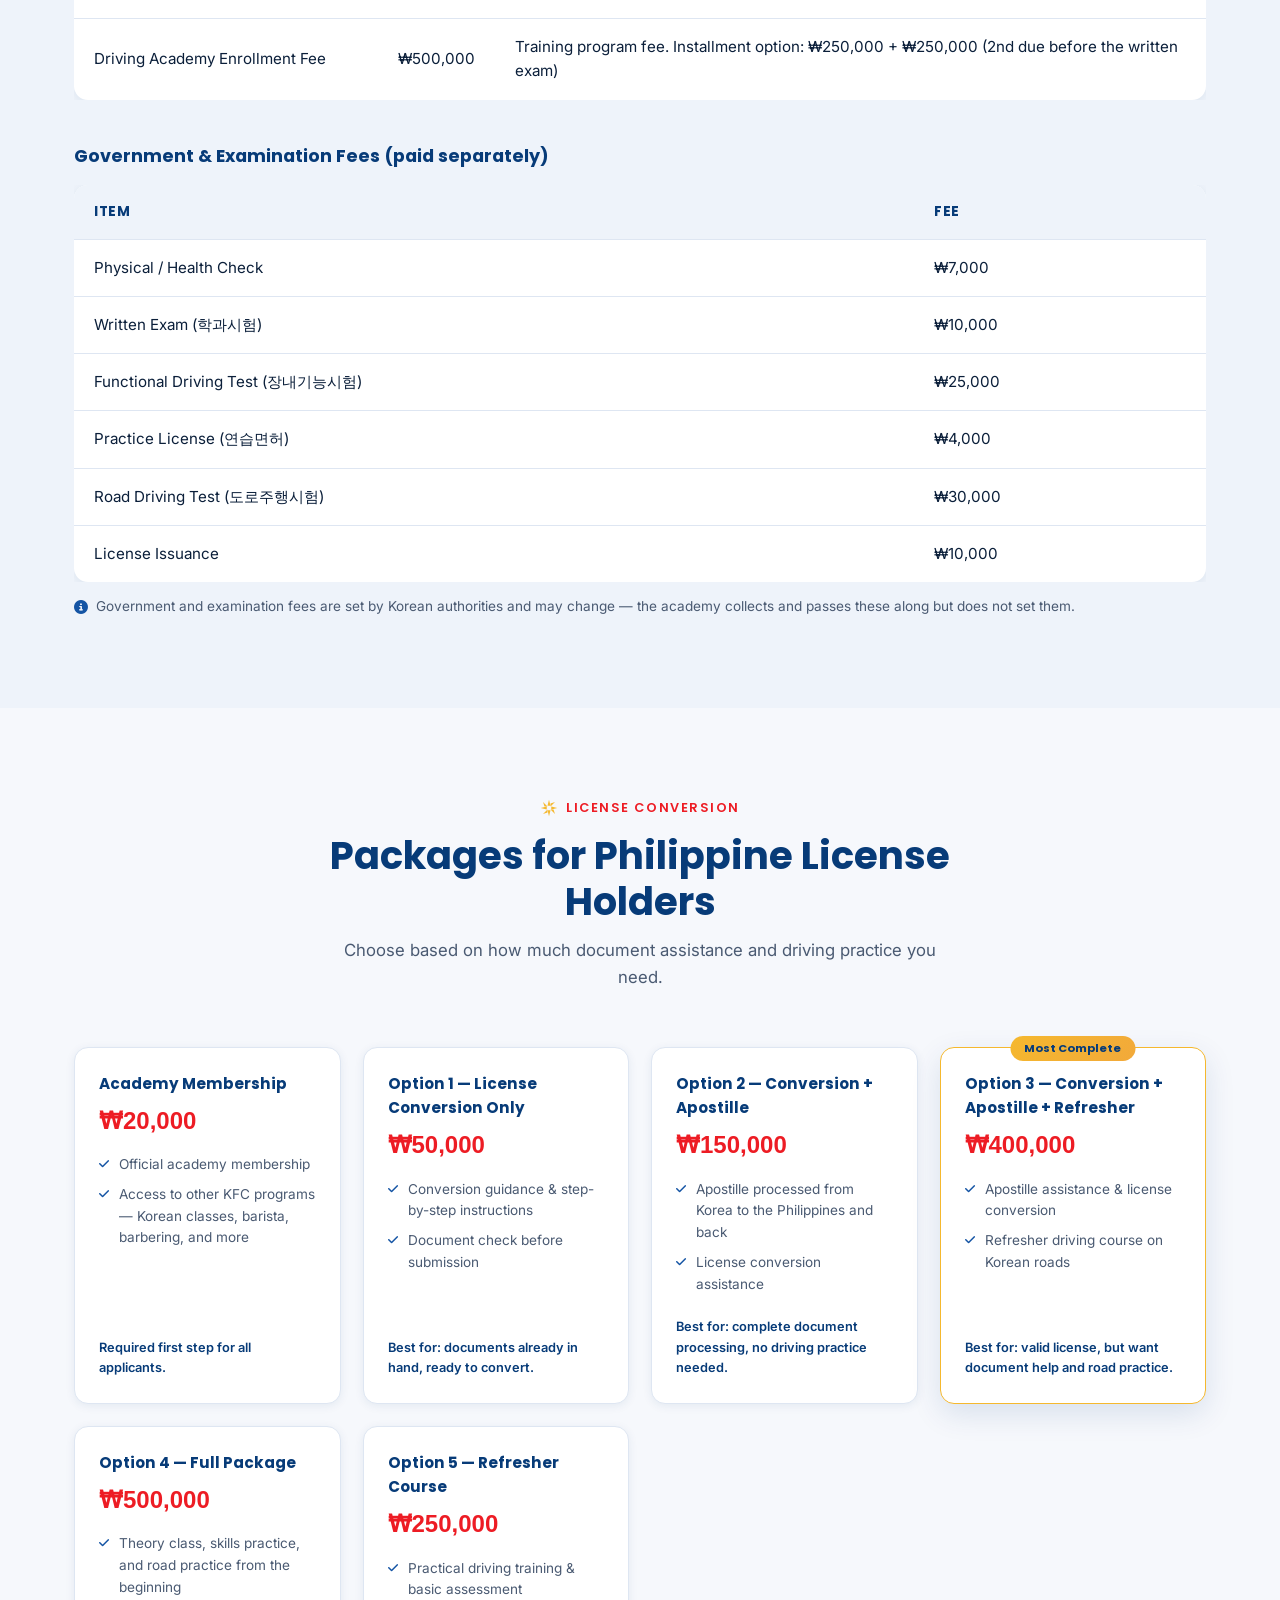
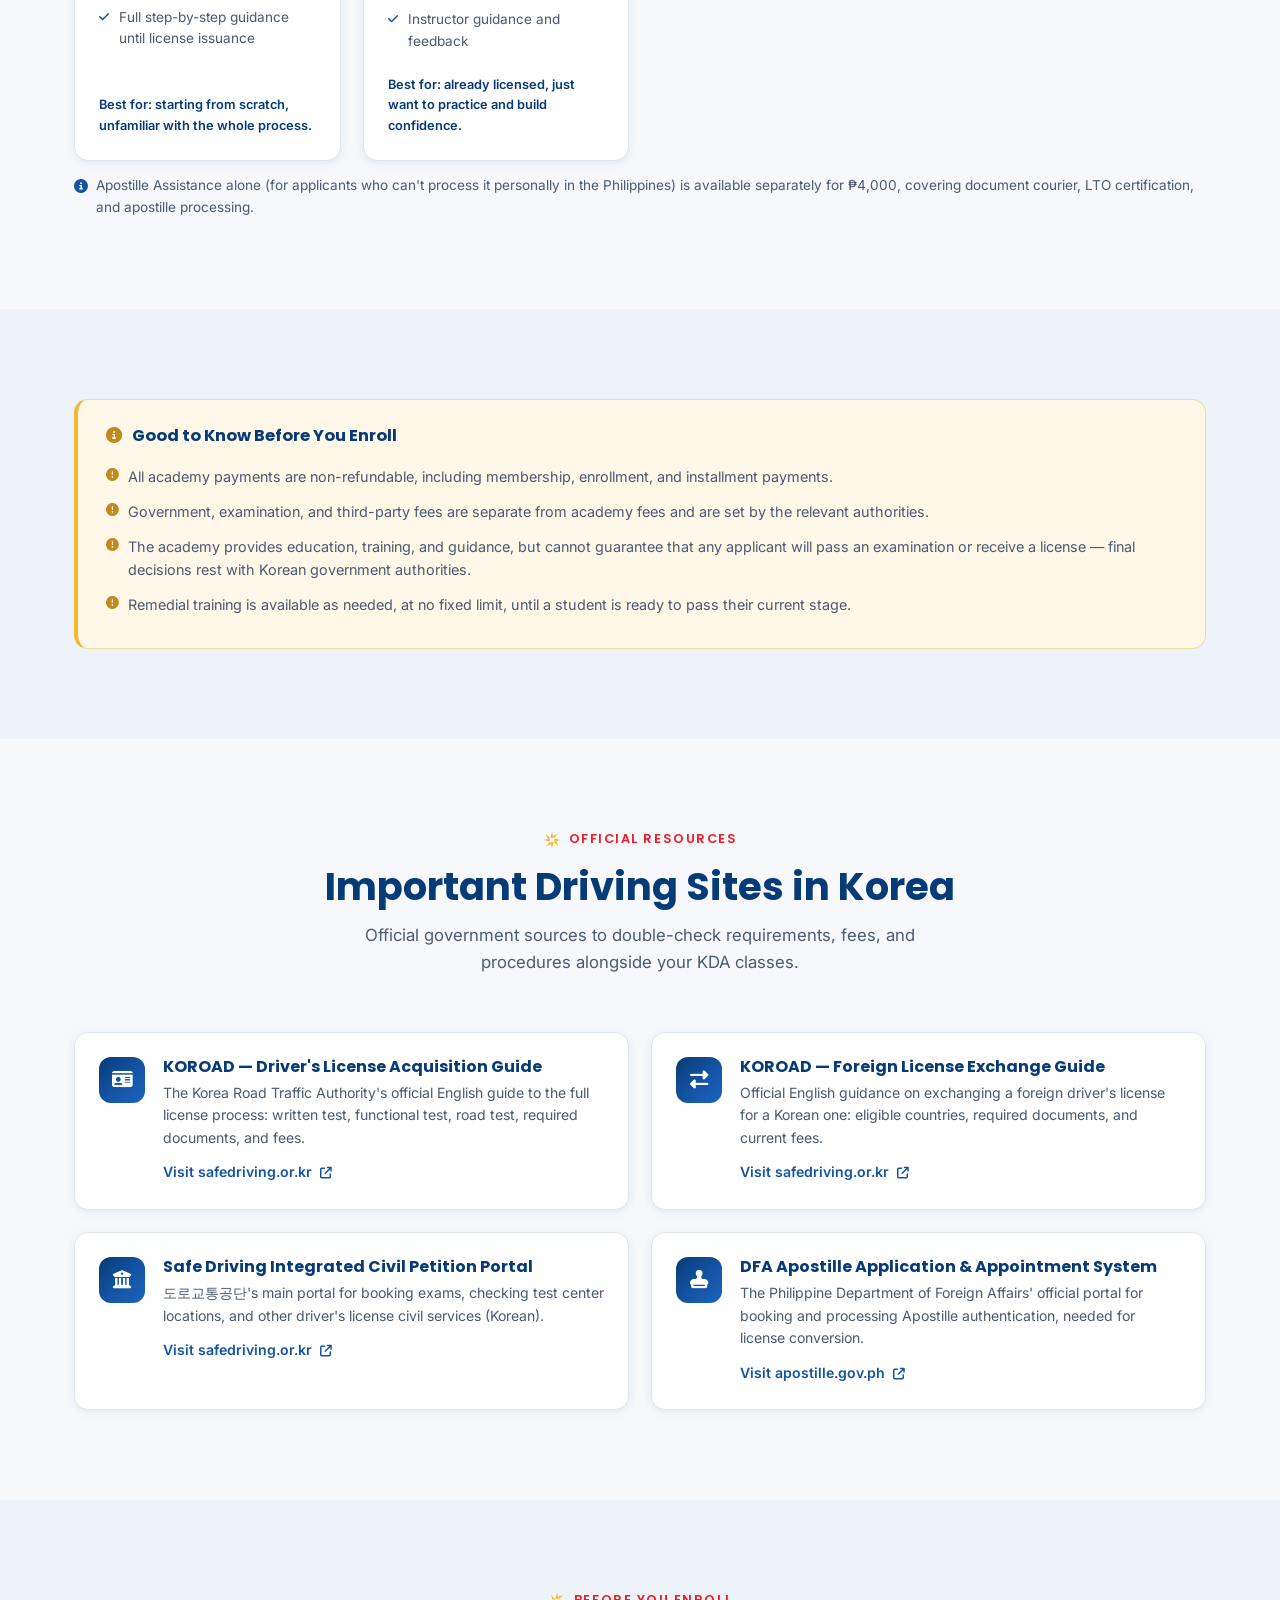
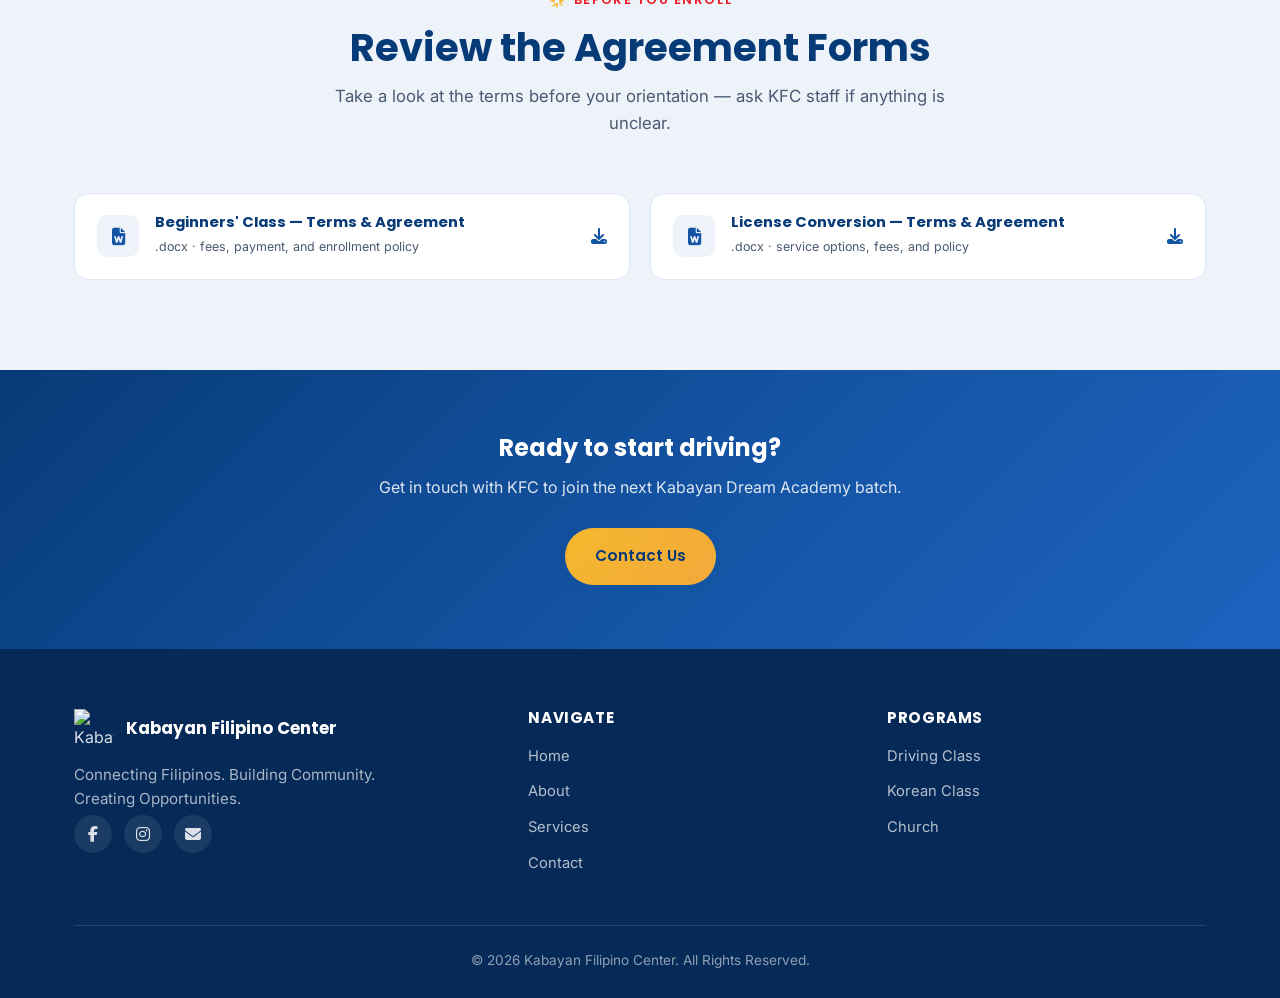
==== commit 8e30536e: "Add files via upload" ====
--- a/driving.html
+++ b/driving.html
@@ -3,8 +3,8 @@
 <head>
   <meta charset="UTF-8" />
   <meta name="viewport" content="width=device-width, initial-scale=1.0" />
-  <title>Driving Class | Kabayan Filipino Center</title>
-  <meta name="description" content="Learn, prepare, and become a confident driver in South Korea with KFC's Driving Class program." />
+  <title>Kabayan Dream Academy — Driving Program | Kabayan Filipino Center</title>
+  <meta name="description" content="Kabayan Dream Academy (KDA): KFC's driving program for Filipinos in South Korea. Beginner's license training and foreign license conversion, taught in Filipino-friendly classes." />
 
   <link rel="preconnect" href="https://fonts.googleapis.com">
   <link rel="preconnect" href="https://fonts.gstatic.com" crossorigin>
@@ -42,98 +42,445 @@
   <section class="page-hero">
     <div class="container">
       <p class="crumb"><a href="index.html">Home</a> / Driving Class</p>
-      <h1><i class="fa-solid fa-car"></i>&nbsp; Driving Class</h1>
-      <p>Learn, prepare, and become a confident driver in South Korea. From road rules to practical driving skills, KFC helps you get behind the wheel with confidence.</p>
-    </div>
-  </section>
-
-  <!-- =================== OVERVIEW =================== -->
-  <section class="subpage-section">
-    <div class="container">
-      <div class="section-head fade-in">
-        <span class="eyebrow">What We Offer</span>
-        <h2>Driving Class Overview</h2>
-        <p>Everything you need to prepare for driving in South Korea, guided by people who understand the journey.</p>
-      </div>
-
-      <div class="info-grid">
+      <img src="images/kda-logo.svg" alt="Kabayan Dream Academy logo" class="kda-badge" />
+      <h1><i class="fa-solid fa-car"></i>&nbsp; Kabayan Dream Academy</h1>
+      <p>Everything Filipinos need to know about getting a Korean driver's license — from your first written test to your first solo drive, guided by people who've walked the same road.</p>
+      <div class="hero-buttons" style="margin-top: 30px;">
+        <a href="#tracks" class="btn btn-primary">Choose Your Track</a>
+        <a href="index.html#contact" class="btn btn-outline">Contact Us</a>
+      </div>
+    </div>
+  </section>
+
+  <!-- =================== TWO TRACKS =================== -->
+  <section class="subpage-section" id="tracks">
+    <div class="container">
+      <div class="section-head fade-in">
+        <span class="eyebrow">Two Services</span>
+        <h2>Which Track Is Right for You?</h2>
+        <p>Kabayan Dream Academy (KDA) runs two services under the Driving Academy — pick the one that matches where you're starting from.</p>
+      </div>
+
+      <div class="track-grid">
+        <div class="track-card fade-in" id="beginners">
+          <span class="track-tag"><i class="fa-solid fa-seedling"></i>&nbsp; Beginners' Class</span>
+          <h3>Starting From Zero</h3>
+          <p>For Kabayans with little to no driving experience who want to earn a brand-new Korean driver's license, start to finish.</p>
+          <ul>
+            <li>12 sessions over 3 months, every Saturday, 10:00 AM – 12:00 NN</li>
+            <li>Covers the written test, functional (skills) test, and road test</li>
+            <li>Weekly mock tests to build toward a passing score</li>
+            <li>Compulsory Mind Education built into every session</li>
+          </ul>
+          <a href="#beginners-fees" class="btn btn-dark-outline">See Beginners' Class Details</a>
+        </div>
+
+        <div class="track-card fade-in" id="conversion">
+          <span class="track-tag"><i class="fa-solid fa-right-left"></i>&nbsp; License Conversion</span>
+          <h3>Already Hold a PH License</h3>
+          <p>For Kabayans who already hold a Philippine driver's license and want to convert it into a Korean one, with or without driving practice.</p>
+          <ul>
+            <li>Guidance through document requirements and the conversion process</li>
+            <li>Optional Apostille assistance, processed from Korea to the Philippines and back</li>
+            <li>Optional Refresher Course for hands-on practice on Korean roads</li>
+            <li>Five packages depending on how much support you need</li>
+          </ul>
+          <a href="#conversion-packages" class="btn btn-dark-outline">See Conversion Packages</a>
+        </div>
+      </div>
+    </div>
+  </section>
+
+  <!-- =================== PROGRAM FACTS ("Beginners overview") =================== -->
+  <section class="subpage-section">
+    <div class="container">
+      <div class="section-head fade-in">
+        <span class="eyebrow">Beginners' Class Overview</span>
+        <h2>How the Program Runs</h2>
+        <p>A steady, three-month rhythm built for people learning to drive for the first time.</p>
+      </div>
+
+      <div class="highlight-band fade-in">
+        <div>
+          <div class="stat-num">12</div>
+          <div class="stat-label">Saturday Sessions</div>
+        </div>
+        <div>
+          <div class="stat-num">2 hrs</div>
+          <div class="stat-label">Per Session, 10:00–12:00NN</div>
+        </div>
+        <div>
+          <div class="stat-num">3</div>
+          <div class="stat-label">Months, Start to License</div>
+        </div>
+        <div>
+          <div class="stat-num">60+</div>
+          <div class="stat-label">Target Written Test Score</div>
+        </div>
+      </div>
+    </div>
+  </section>
+
+  <!-- =================== ROAD TO LICENSE =================== -->
+  <section class="subpage-section">
+    <div class="container">
+      <div class="section-head fade-in">
+        <span class="eyebrow">Step by Step</span>
+        <h2>The Road to Your Driver's License</h2>
+        <p>Seven stages, from registration to the day you walk out with a Korean driver's license.</p>
+      </div>
+
+      <div class="steps-list">
+        <div class="step-item fade-in">
+          <div class="step-num">1</div>
+          <div>
+            <h4>Multiple Mock Tests</h4>
+            <p>Build familiarity with written-test question patterns before sitting the real exam.</p>
+          </div>
+        </div>
+        <div class="step-item fade-in">
+          <div class="step-num">2</div>
+          <div>
+            <h4>Traffic Safety Education (Compulsory)</h4>
+            <p>A required 1-hour traffic safety education session, part of every applicant's process.</p>
+          </div>
+        </div>
+        <div class="step-item fade-in">
+          <div class="step-num">3</div>
+          <div>
+            <h4>Health Check</h4>
+            <p>A basic physical examination required before registering for the written exam.</p>
+          </div>
+        </div>
+        <div class="step-item fade-in">
+          <div class="step-num">4</div>
+          <div>
+            <h4>Registration</h4>
+            <p>Register at the driver's license examination office (운전면허시험장) for your tests.</p>
+          </div>
+        </div>
+        <div class="step-item fade-in">
+          <div class="step-num">5</div>
+          <div>
+            <h4>Written Exam (학과시험)</h4>
+            <p>The knowledge test covering traffic rules, signs, and road markings.</p>
+          </div>
+        </div>
+        <div class="step-item fade-in">
+          <div class="step-num">6</div>
+          <div>
+            <h4>Functional Driving Test (장내기능시험)</h4>
+            <p>A closed-course skills test evaluating basic vehicle control and maneuvers.</p>
+          </div>
+        </div>
+        <div class="step-item fade-in">
+          <div class="step-num">7</div>
+          <div>
+            <h4>Actual Road Driving Exam (도로주행시험)</h4>
+            <p>The final on-road test — pass this, and your license is issued.</p>
+          </div>
+        </div>
+      </div>
+    </div>
+  </section>
+
+  <!-- =================== CURRICULUM BY MONTH =================== -->
+  <section class="subpage-section">
+    <div class="container">
+      <div class="section-head fade-in">
+        <span class="eyebrow">Curriculum</span>
+        <h2>What You'll Learn, Month by Month</h2>
+        <p>Each month builds on the last — theory first, then vehicle control, then real road skills.</p>
+      </div>
+
+      <div class="month-grid">
+        <div class="month-card fade-in">
+          <div class="month-card-head">
+            <div class="month-label">Month 1 &middot; Weeks 1–4</div>
+            <h3>Foundations of Driving &amp; Safety</h3>
+          </div>
+          <div class="month-card-body">
+            <ul>
+              <li>License application &amp; process</li>
+              <li>Understanding the Korean driving test</li>
+              <li>Written test techniques</li>
+              <li>Basic traffic knowledge &amp; road signs</li>
+              <li>Vehicle &amp; motion fundamentals</li>
+              <li>Safety driving &amp; defensive driving</li>
+              <li>Traffic violations &amp; penalties</li>
+              <li>Driver dos and don'ts</li>
+              <li>Written exam at week 4</li>
+            </ul>
+          </div>
+        </div>
+
+        <div class="month-card fade-in">
+          <div class="month-card-head">
+            <div class="month-label">Month 2 &middot; Weeks 5–8</div>
+            <h3>Functional Skills</h3>
+          </div>
+          <div class="month-card-body">
+            <ul>
+              <li>Vehicle familiarization &amp; basic controls</li>
+              <li>Pre-driving inspection, seat &amp; mirrors</li>
+              <li>Basic driving maneuvers</li>
+              <li>Speed zones, hill starts, direction changes</li>
+              <li>Lane and line control, signal operation</li>
+              <li>Functional test techniques &amp; scoring</li>
+              <li>Guided practice &amp; mock functional test</li>
+              <li>Functional driving test at week 8</li>
+            </ul>
+          </div>
+        </div>
+
+        <div class="month-card fade-in">
+          <div class="month-card-head">
+            <div class="month-label">Month 3 &middot; Weeks 9–12</div>
+            <h3>Actual Road Skills</h3>
+          </div>
+          <div class="month-card-body">
+            <ul>
+              <li>Real-road orientation &amp; traffic awareness</li>
+              <li>Lane changes, turns, U-turns, intersections</li>
+              <li>Traffic interaction &amp; vulnerable road users</li>
+              <li>Defensive &amp; hazard-perception driving</li>
+              <li>Navigation &amp; following test routes</li>
+              <li>Road-test scoring &amp; common deductions</li>
+              <li>Guided road practice &amp; mock road test</li>
+              <li>Road driving exam at week 12</li>
+            </ul>
+          </div>
+        </div>
+      </div>
+    </div>
+  </section>
+
+  <!-- =================== MOCK TEST + MIND EDUCATION =================== -->
+  <section class="subpage-section">
+    <div class="container">
+      <div class="info-grid" style="grid-template-columns: 1fr 1fr;">
         <div class="info-card fade-in">
-          <div class="info-icon"><i class="fa-solid fa-book"></i></div>
-          <h3>Written Test Preparation</h3>
-          <p>Guided study sessions covering Korean traffic rules, road signs, and the topics covered on the written driving exam.</p>
+          <div class="info-icon"><i class="fa-solid fa-clipboard-check"></i></div>
+          <h3>Weekly Mock Test Requirement</h3>
+          <p>Throughout Month 1, students complete 7 mock tests per week (about 1 per day — 28 total) to build toward a passing score of 60 or higher on the official written exam (학과시험).</p>
         </div>
 
         <div class="info-card fade-in">
-          <div class="info-icon"><i class="fa-solid fa-road"></i></div>
-          <h3>Practical Driving Guidance</h3>
-          <p>Tips and orientation on Korean road conditions, driving etiquette, and what to expect during practical evaluation.</p>
-        </div>
-
-        <div class="info-card fade-in">
-          <div class="info-icon"><i class="fa-solid fa-language"></i></div>
-          <h3>Language Support</h3>
-          <p>Explanations in Filipino and English alongside Korean terms, so language is never a barrier to learning.</p>
-        </div>
-
-        <div class="info-card fade-in">
-          <div class="info-icon"><i class="fa-solid fa-file-signature"></i></div>
-          <h3>License Process Help</h3>
-          <p>Guidance on the documents and steps involved in applying for and converting a driver's license in Korea.</p>
-        </div>
-
-        <div class="info-card fade-in">
-          <div class="info-icon"><i class="fa-solid fa-users"></i></div>
-          <h3>Small Group Learning</h3>
-          <p>Learn alongside fellow Kabayans in a supportive, encouraging environment built for real progress.</p>
-        </div>
-
-        <div class="info-card fade-in">
-          <div class="info-icon"><i class="fa-solid fa-clock"></i></div>
-          <h3>Flexible Scheduling</h3>
-          <p>Class times arranged around work schedules, so preparing for your license fits into your life in Korea.</p>
-        </div>
-      </div>
-    </div>
-  </section>
-
-  <!-- =================== HOW IT WORKS =================== -->
-  <section class="subpage-section">
-    <div class="container">
-      <div class="section-head fade-in">
-        <span class="eyebrow">Getting Started</span>
-        <h2>How the Program Works</h2>
-        <p>A simple, guided path from first inquiry to confident driving.</p>
-      </div>
-
-      <div class="steps-list">
-        <div class="step-item fade-in">
-          <div class="step-num">1</div>
-          <div>
-            <h4>Reach Out to KFC</h4>
-            <p>Message or call the KFC team to express interest and ask about the current class schedule.</p>
-          </div>
-        </div>
-        <div class="step-item fade-in">
-          <div class="step-num">2</div>
-          <div>
-            <h4>Join an Orientation</h4>
-            <p>Attend a short orientation to understand the licensing process and what the class will cover.</p>
-          </div>
-        </div>
-        <div class="step-item fade-in">
-          <div class="step-num">3</div>
-          <div>
-            <h4>Attend Study Sessions</h4>
-            <p>Work through written test material and road rules together with fellow classmates.</p>
-          </div>
-        </div>
-        <div class="step-item fade-in">
-          <div class="step-num">4</div>
-          <div>
-            <h4>Prepare for Practical Evaluation</h4>
-            <p>Receive guidance on what to expect and how to approach the practical driving assessment.</p>
-          </div>
-        </div>
+          <div class="info-icon"><i class="fa-solid fa-heart"></i></div>
+          <h3>Mind Education, Every Session</h3>
+          <p>A compulsory part of every class, run in partnership with the International Mind Education Institute (IMEI), focused on emotional resilience, self-discipline, and responsible attitudes behind the wheel — because safe driving starts with a steady mindset.</p>
+        </div>
+      </div>
+    </div>
+  </section>
+
+  <!-- =================== BEGINNERS' CLASS FEES =================== -->
+  <section class="subpage-section" id="beginners-fees">
+    <div class="container">
+      <div class="section-head fade-in">
+        <span class="eyebrow">Beginners' Class</span>
+        <h2>Program &amp; Government Fees</h2>
+        <p>The academy fee covers training; government and examination fees are paid separately to Korean authorities.</p>
+      </div>
+
+      <div class="fee-table-wrap fade-in">
+        <table class="schedule-table">
+          <thead>
+            <tr><th>Item</th><th>Fee</th><th>Notes</th></tr>
+          </thead>
+          <tbody>
+            <tr><td>Kabayan Dream Academy Membership</td><td>₩20,000</td><td>One-time membership fee</td></tr>
+            <tr><td>Driving Academy Enrollment Fee</td><td>₩500,000</td><td>Training program fee. Installment option: ₩250,000 + ₩250,000 (2nd due before the written exam)</td></tr>
+          </tbody>
+        </table>
+      </div>
+
+      <h3 style="margin: 46px 0 18px; font-size: 1.1rem;">Government &amp; Examination Fees (paid separately)</h3>
+      <div class="fee-table-wrap fade-in">
+        <table class="schedule-table">
+          <thead>
+            <tr><th>Item</th><th>Fee</th></tr>
+          </thead>
+          <tbody>
+            <tr><td>Physical / Health Check</td><td>₩7,000</td></tr>
+            <tr><td>Written Exam (학과시험)</td><td>₩10,000</td></tr>
+            <tr><td>Functional Driving Test (장내기능시험)</td><td>₩25,000</td></tr>
+            <tr><td>Practice License (연습면허)</td><td>₩4,000</td></tr>
+            <tr><td>Road Driving Test (도로주행시험)</td><td>₩30,000</td></tr>
+            <tr><td>License Issuance</td><td>₩10,000</td></tr>
+          </tbody>
+        </table>
+      </div>
+      <p class="fee-note">Government and examination fees are set by Korean authorities and may change — the academy collects and passes these along but does not set them.</p>
+    </div>
+  </section>
+
+  <!-- =================== LICENSE CONVERSION PACKAGES =================== -->
+  <section class="subpage-section" id="conversion-packages">
+    <div class="container">
+      <div class="section-head fade-in">
+        <span class="eyebrow">License Conversion</span>
+        <h2>Packages for Philippine License Holders</h2>
+        <p>Choose based on how much document assistance and driving practice you need.</p>
+      </div>
+
+      <div class="package-grid fade-in">
+        <div class="package-card">
+          <div class="pkg-name">Academy Membership</div>
+          <div class="pkg-price">₩20,000</div>
+          <ul>
+            <li>Official academy membership</li>
+            <li>Access to other KFC programs — Korean classes, barista, barbering, and more</li>
+          </ul>
+          <div class="pkg-best">Required first step for all applicants.</div>
+        </div>
+
+        <div class="package-card">
+          <div class="pkg-name">Option 1 — License Conversion Only</div>
+          <div class="pkg-price">₩50,000</div>
+          <ul>
+            <li>Conversion guidance &amp; step-by-step instructions</li>
+            <li>Document check before submission</li>
+          </ul>
+          <div class="pkg-best">Best for: documents already in hand, ready to convert.</div>
+        </div>
+
+        <div class="package-card">
+          <div class="pkg-name">Option 2 — Conversion + Apostille</div>
+          <div class="pkg-price">₩150,000</div>
+          <ul>
+            <li>Apostille processed from Korea to the Philippines and back</li>
+            <li>License conversion assistance</li>
+          </ul>
+          <div class="pkg-best">Best for: complete document processing, no driving practice needed.</div>
+        </div>
+
+        <div class="package-card featured">
+          <div class="pkg-name">Option 3 — Conversion + Apostille + Refresher</div>
+          <div class="pkg-price">₩400,000</div>
+          <ul>
+            <li>Apostille assistance &amp; license conversion</li>
+            <li>Refresher driving course on Korean roads</li>
+          </ul>
+          <div class="pkg-best">Best for: valid license, but want document help and road practice.</div>
+        </div>
+
+        <div class="package-card">
+          <div class="pkg-name">Option 4 — Full Package</div>
+          <div class="pkg-price">₩500,000</div>
+          <ul>
+            <li>Theory class, skills practice, and road practice from the beginning</li>
+            <li>Full step-by-step guidance until license issuance</li>
+          </ul>
+          <div class="pkg-best">Best for: starting from scratch, unfamiliar with the whole process.</div>
+        </div>
+
+        <div class="package-card">
+          <div class="pkg-name">Option 5 — Refresher Course</div>
+          <div class="pkg-price">₩250,000</div>
+          <ul>
+            <li>Practical driving training &amp; basic assessment</li>
+            <li>Instructor guidance and feedback</li>
+          </ul>
+          <div class="pkg-best">Best for: already licensed, just want to practice and build confidence.</div>
+        </div>
+      </div>
+
+      <p class="fee-note">Apostille Assistance alone (for applicants who can't process it personally in the Philippines) is available separately for ₱4,000, covering document courier, LTO certification, and apostille processing.</p>
+    </div>
+  </section>
+
+  <!-- =================== POLICY HIGHLIGHTS =================== -->
+  <section class="subpage-section">
+    <div class="container">
+      <div class="policy-box fade-in">
+        <h4><i class="fa-solid fa-circle-info"></i> Good to Know Before You Enroll</h4>
+        <ul>
+          <li>All academy payments are non-refundable, including membership, enrollment, and installment payments.</li>
+          <li>Government, examination, and third-party fees are separate from academy fees and are set by the relevant authorities.</li>
+          <li>The academy provides education, training, and guidance, but cannot guarantee that any applicant will pass an examination or receive a license — final decisions rest with Korean government authorities.</li>
+          <li>Remedial training is available as needed, at no fixed limit, until a student is ready to pass their current stage.</li>
+        </ul>
+      </div>
+    </div>
+  </section>
+
+  <!-- =================== IMPORTANT DRIVING SITES =================== -->
+  <section class="subpage-section">
+    <div class="container">
+      <div class="section-head fade-in">
+        <span class="eyebrow">Official Resources</span>
+        <h2>Important Driving Sites in Korea</h2>
+        <p>Official government sources to double-check requirements, fees, and procedures alongside your KDA classes.</p>
+      </div>
+
+      <div class="resource-grid fade-in">
+        <div class="resource-card">
+          <div class="r-icon"><i class="fa-solid fa-id-card"></i></div>
+          <div>
+            <h4>KOROAD — Driver's License Acquisition Guide</h4>
+            <p>The Korea Road Traffic Authority's official English guide to the full license process: written test, functional test, road test, required documents, and fees.</p>
+            <a class="r-link" href="https://www.safedriving.or.kr/enGuide/selectEnGuide01.do" target="_blank" rel="noopener">Visit safedriving.or.kr <i class="fa-solid fa-arrow-up-right-from-square"></i></a>
+          </div>
+        </div>
+
+        <div class="resource-card">
+          <div class="r-icon"><i class="fa-solid fa-right-left"></i></div>
+          <div>
+            <h4>KOROAD — Foreign License Exchange Guide</h4>
+            <p>Official English guidance on exchanging a foreign driver's license for a Korean one: eligible countries, required documents, and current fees.</p>
+            <a class="r-link" href="https://www.safedriving.or.kr/guide/rerGuideEng02.do" target="_blank" rel="noopener">Visit safedriving.or.kr <i class="fa-solid fa-arrow-up-right-from-square"></i></a>
+          </div>
+        </div>
+
+        <div class="resource-card">
+          <div class="r-icon"><i class="fa-solid fa-building-columns"></i></div>
+          <div>
+            <h4>Safe Driving Integrated Civil Petition Portal</h4>
+            <p>도로교통공단's main portal for booking exams, checking test center locations, and other driver's license civil services (Korean).</p>
+            <a class="r-link" href="https://www.safedriving.or.kr" target="_blank" rel="noopener">Visit safedriving.or.kr <i class="fa-solid fa-arrow-up-right-from-square"></i></a>
+          </div>
+        </div>
+
+        <div class="resource-card">
+          <div class="r-icon"><i class="fa-solid fa-stamp"></i></div>
+          <div>
+            <h4>DFA Apostille Application &amp; Appointment System</h4>
+            <p>The Philippine Department of Foreign Affairs' official portal for booking and processing Apostille authentication, needed for license conversion.</p>
+            <a class="r-link" href="https://appointment.apostille.gov.ph/" target="_blank" rel="noopener">Visit apostille.gov.ph <i class="fa-solid fa-arrow-up-right-from-square"></i></a>
+          </div>
+        </div>
+      </div>
+    </div>
+  </section>
+
+  <!-- =================== DOWNLOADS =================== -->
+  <section class="subpage-section">
+    <div class="container">
+      <div class="section-head fade-in">
+        <span class="eyebrow">Before You Enroll</span>
+        <h2>Review the Agreement Forms</h2>
+        <p>Take a look at the terms before your orientation — ask KFC staff if anything is unclear.</p>
+      </div>
+
+      <div class="download-grid fade-in">
+        <a class="download-card" href="documents/KDA-Beginners-Class-Terms-and-Conditions.docx" download>
+          <div class="d-icon"><i class="fa-solid fa-file-word"></i></div>
+          <div class="d-text">
+            <h4>Beginners' Class — Terms &amp; Agreement</h4>
+            <span>.docx &middot; fees, payment, and enrollment policy</span>
+          </div>
+          <div class="d-arrow"><i class="fa-solid fa-download"></i></div>
+        </a>
+
+        <a class="download-card" href="documents/KDA-License-Conversion-Terms-and-Conditions.docx" download>
+          <div class="d-icon"><i class="fa-solid fa-file-word"></i></div>
+          <div class="d-text">
+            <h4>License Conversion — Terms &amp; Agreement</h4>
+            <span>.docx &middot; service options, fees, and policy</span>
+          </div>
+          <div class="d-arrow"><i class="fa-solid fa-download"></i></div>
+        </a>
       </div>
     </div>
   </section>
@@ -142,7 +489,7 @@
   <section class="cta-band">
     <div class="container">
       <h2>Ready to start driving?</h2>
-      <p>Get in touch with KFC to join the next Driving Class.</p>
+      <p>Get in touch with KFC to join the next Kabayan Dream Academy batch.</p>
       <a href="index.html#contact" class="btn btn-primary">Contact Us</a>
     </div>
   </section>
--- a/style.css
+++ b/style.css
@@ -690,6 +690,286 @@
 .back-home:hover { text-decoration: underline; }
 
 /* =========================================================
+   KDA (DRIVING ACADEMY) PAGE COMPONENTS
+   ========================================================= */
+.kda-badge {
+  height: 54px;
+  width: auto;
+  margin: 0 auto 22px;
+  filter: drop-shadow(0 6px 16px rgba(0,0,0,0.25));
+}
+
+/* Two-track picker (Beginners vs Conversion) */
+.track-grid {
+  display: grid;
+  grid-template-columns: repeat(2, 1fr);
+  gap: 26px;
+}
+.track-card {
+  background: var(--kfc-white);
+  border: 1px solid var(--border);
+  border-radius: var(--radius-lg);
+  padding: 32px;
+  box-shadow: var(--shadow-sm);
+  transition: transform 0.3s var(--ease), box-shadow 0.3s var(--ease), border-color 0.3s var(--ease);
+}
+.track-card:hover { transform: translateY(-6px); box-shadow: var(--shadow-md); border-color: var(--kfc-gold); }
+.track-tag {
+  display: inline-block;
+  font-family: var(--font-display);
+  font-size: 0.72rem;
+  font-weight: 700;
+  letter-spacing: 0.06em;
+  text-transform: uppercase;
+  color: var(--kfc-dark-blue);
+  background: var(--paper-alt);
+  padding: 5px 12px;
+  border-radius: 999px;
+  margin-bottom: 14px;
+}
+.track-card h3 { font-size: 1.3rem; margin-bottom: 10px; }
+.track-card p { color: var(--ink-soft); font-size: 0.95rem; margin-bottom: 20px; }
+.track-card ul { margin-bottom: 22px; }
+.track-card ul li {
+  position: relative;
+  padding-left: 22px;
+  font-size: 0.92rem;
+  color: var(--ink-soft);
+  margin-bottom: 8px;
+}
+.track-card ul li::before {
+  content: "\f00c";
+  font-family: "Font Awesome 6 Free";
+  font-weight: 900;
+  position: absolute;
+  left: 0; top: 1px;
+  color: var(--kfc-gold);
+  font-size: 0.78rem;
+}
+
+/* Curriculum month cards */
+.month-grid {
+  display: grid;
+  grid-template-columns: repeat(3, 1fr);
+  gap: 26px;
+}
+.month-card {
+  background: var(--kfc-white);
+  border: 1px solid var(--border);
+  border-radius: var(--radius-lg);
+  overflow: hidden;
+  box-shadow: var(--shadow-sm);
+  transition: transform 0.3s var(--ease), box-shadow 0.3s var(--ease);
+  display: flex;
+  flex-direction: column;
+}
+.month-card:hover { transform: translateY(-6px); box-shadow: var(--shadow-md); }
+.month-card-head {
+  padding: 22px 26px;
+  color: var(--kfc-white);
+  font-family: var(--font-display);
+}
+.month-card:nth-child(1) .month-card-head { background: linear-gradient(135deg, #0B3B7A, #1454A4); }
+.month-card:nth-child(2) .month-card-head { background: linear-gradient(135deg, #7A0F16, #ED1C24); }
+.month-card:nth-child(3) .month-card-head { background: linear-gradient(135deg, #8A5E00, #D89A1D); }
+.month-card-head .month-label { font-size: 0.75rem; text-transform: uppercase; letter-spacing: 0.08em; opacity: 0.85; }
+.month-card-head h3 { color: var(--kfc-white); font-size: 1.15rem; margin-top: 4px; }
+.month-card-body { padding: 22px 26px; flex-grow: 1; }
+.month-card-body ul li {
+  font-size: 0.88rem;
+  color: var(--ink-soft);
+  padding: 7px 0;
+  border-bottom: 1px dashed var(--border);
+}
+.month-card-body ul li:last-child { border-bottom: none; }
+
+/* Stat / requirement highlight band */
+.highlight-band {
+  background: var(--paper-alt);
+  border: 1px solid var(--border);
+  border-radius: var(--radius-lg);
+  padding: 34px 30px;
+  display: grid;
+  grid-template-columns: repeat(4, 1fr);
+  gap: 20px;
+  text-align: center;
+}
+.highlight-band .stat-num {
+  font-family: var(--font-display);
+  font-weight: 800;
+  font-size: 1.9rem;
+  color: var(--kfc-red);
+}
+.highlight-band .stat-label { font-size: 0.85rem; color: var(--ink-soft); margin-top: 4px; }
+
+/* Fee tables */
+.fee-table-wrap { overflow-x: auto; }
+.fee-note {
+  font-size: 0.85rem;
+  color: var(--ink-soft);
+  margin-top: 14px;
+  padding-left: 22px;
+  position: relative;
+}
+.fee-note::before {
+  content: "\f05a";
+  font-family: "Font Awesome 6 Free";
+  font-weight: 900;
+  position: absolute;
+  left: 0; top: 1px;
+  color: var(--kfc-blue);
+}
+
+/* Package comparison cards (for license conversion options) */
+.package-grid {
+  display: grid;
+  grid-template-columns: repeat(auto-fit, minmax(230px, 1fr));
+  gap: 22px;
+}
+.package-card {
+  background: var(--kfc-white);
+  border: 1px solid var(--border);
+  border-radius: var(--radius-md);
+  padding: 24px;
+  box-shadow: var(--shadow-sm);
+  transition: transform 0.25s var(--ease), box-shadow 0.25s var(--ease), border-color 0.25s var(--ease);
+  display: flex;
+  flex-direction: column;
+}
+.package-card:hover { transform: translateY(-5px); box-shadow: var(--shadow-md); border-color: var(--kfc-gold); }
+.package-card.featured { border-color: var(--kfc-gold); box-shadow: var(--shadow-md); position: relative; }
+.package-card.featured::before {
+  content: "Most Complete";
+  position: absolute;
+  top: -12px; left: 50%;
+  transform: translateX(-50%);
+  background: var(--gradient-gold);
+  color: var(--kfc-dark-blue);
+  font-family: var(--font-display);
+  font-size: 0.7rem;
+  font-weight: 700;
+  padding: 4px 14px;
+  border-radius: 999px;
+  white-space: nowrap;
+}
+.package-card .pkg-name { font-family: var(--font-display); font-weight: 700; font-size: 0.95rem; color: var(--kfc-dark-blue); margin-bottom: 6px; }
+.package-card .pkg-price { font-family: var(--font-display); font-weight: 800; font-size: 1.5rem; color: var(--kfc-red); margin-bottom: 14px; }
+.package-card ul { flex-grow: 1; margin-bottom: 4px; }
+.package-card ul li {
+  position: relative;
+  padding-left: 20px;
+  font-size: 0.85rem;
+  color: var(--ink-soft);
+  margin-bottom: 8px;
+}
+.package-card ul li::before {
+  content: "\f00c";
+  font-family: "Font Awesome 6 Free";
+  font-weight: 900;
+  position: absolute;
+  left: 0; top: 1px;
+  color: var(--kfc-blue);
+  font-size: 0.72rem;
+}
+.package-card .pkg-best { font-size: 0.8rem; color: var(--kfc-dark-blue); font-weight: 600; margin-top: 10px; }
+
+/* Resource link cards (official driving sites) */
+.resource-grid {
+  display: grid;
+  grid-template-columns: repeat(2, 1fr);
+  gap: 22px;
+}
+.resource-card {
+  display: flex;
+  gap: 18px;
+  align-items: flex-start;
+  background: var(--kfc-white);
+  border: 1px solid var(--border);
+  border-radius: var(--radius-md);
+  padding: 24px;
+  box-shadow: var(--shadow-sm);
+  transition: transform 0.25s var(--ease), box-shadow 0.25s var(--ease);
+}
+.resource-card:hover { transform: translateY(-5px); box-shadow: var(--shadow-md); }
+.resource-card .r-icon {
+  width: 46px; height: 46px;
+  border-radius: 12px;
+  background: var(--gradient-hero);
+  color: var(--kfc-white);
+  display: flex; align-items: center; justify-content: center;
+  flex-shrink: 0;
+  font-size: 1.15rem;
+}
+.resource-card h4 { font-size: 1rem; margin-bottom: 6px; }
+.resource-card p { color: var(--ink-soft); font-size: 0.88rem; margin-bottom: 10px; }
+.resource-card a.r-link { font-weight: 600; color: var(--kfc-blue); font-size: 0.88rem; }
+.resource-card a.r-link:hover { text-decoration: underline; }
+.resource-card a.r-link i { margin-left: 4px; font-size: 0.75rem; }
+
+/* Disclaimer / policy box */
+.policy-box {
+  background: #FFF8E8;
+  border: 1px solid #F0DCA0;
+  border-left: 4px solid var(--kfc-gold);
+  border-radius: var(--radius-md);
+  padding: 26px 28px;
+}
+.policy-box h4 {
+  display: flex;
+  align-items: center;
+  gap: 10px;
+  font-size: 1.02rem;
+  margin-bottom: 14px;
+  color: var(--kfc-dark-blue);
+}
+.policy-box h4 i { color: #C08A1E; }
+.policy-box ul li {
+  font-size: 0.9rem;
+  color: var(--ink-soft);
+  padding: 6px 0 6px 22px;
+  position: relative;
+}
+.policy-box ul li::before {
+  content: "\f06a";
+  font-family: "Font Awesome 6 Free";
+  font-weight: 900;
+  position: absolute;
+  left: 0; top: 6px;
+  color: #C08A1E;
+  font-size: 0.8rem;
+}
+
+/* Download cards */
+.download-grid {
+  display: grid;
+  grid-template-columns: repeat(2, 1fr);
+  gap: 20px;
+}
+.download-card {
+  display: flex;
+  align-items: center;
+  gap: 16px;
+  background: var(--kfc-white);
+  border: 1px solid var(--border);
+  border-radius: var(--radius-md);
+  padding: 20px 22px;
+  transition: transform 0.25s var(--ease), box-shadow 0.25s var(--ease), border-color 0.25s var(--ease);
+}
+.download-card:hover { transform: translateY(-4px); box-shadow: var(--shadow-sm); border-color: var(--kfc-blue); }
+.download-card .d-icon {
+  width: 42px; height: 42px;
+  border-radius: 10px;
+  background: var(--paper-alt);
+  color: var(--kfc-blue);
+  display: flex; align-items: center; justify-content: center;
+  flex-shrink: 0;
+  font-size: 1.1rem;
+}
+.download-card .d-text h4 { font-size: 0.92rem; margin-bottom: 2px; }
+.download-card .d-text span { font-size: 0.78rem; color: var(--ink-soft); }
+.download-card .d-arrow { margin-left: auto; color: var(--kfc-blue); }
+
+/* =========================================================
    RESPONSIVE
    ========================================================= */
 @media (max-width: 1024px) {
@@ -700,6 +980,11 @@
   .about-visual { min-height: 280px; order: -1; }
   .info-grid { grid-template-columns: repeat(2, 1fr); }
   .footer-top { grid-template-columns: 1fr 1fr; }
+  .track-grid { grid-template-columns: 1fr; }
+  .month-grid { grid-template-columns: 1fr; }
+  .highlight-band { grid-template-columns: repeat(2, 1fr); }
+  .resource-grid { grid-template-columns: 1fr; }
+  .download-grid { grid-template-columns: 1fr; }
 }
 
 @media (max-width: 860px) {
@@ -740,4 +1025,6 @@
   .hero-buttons .btn { width: 100%; }
   .page-hero { padding: 64px 0 70px; }
   .schedule-table { display: block; overflow-x: auto; }
-}
+  .highlight-band { grid-template-columns: 1fr 1fr; }
+  .package-grid { grid-template-columns: 1fr; }
+}
